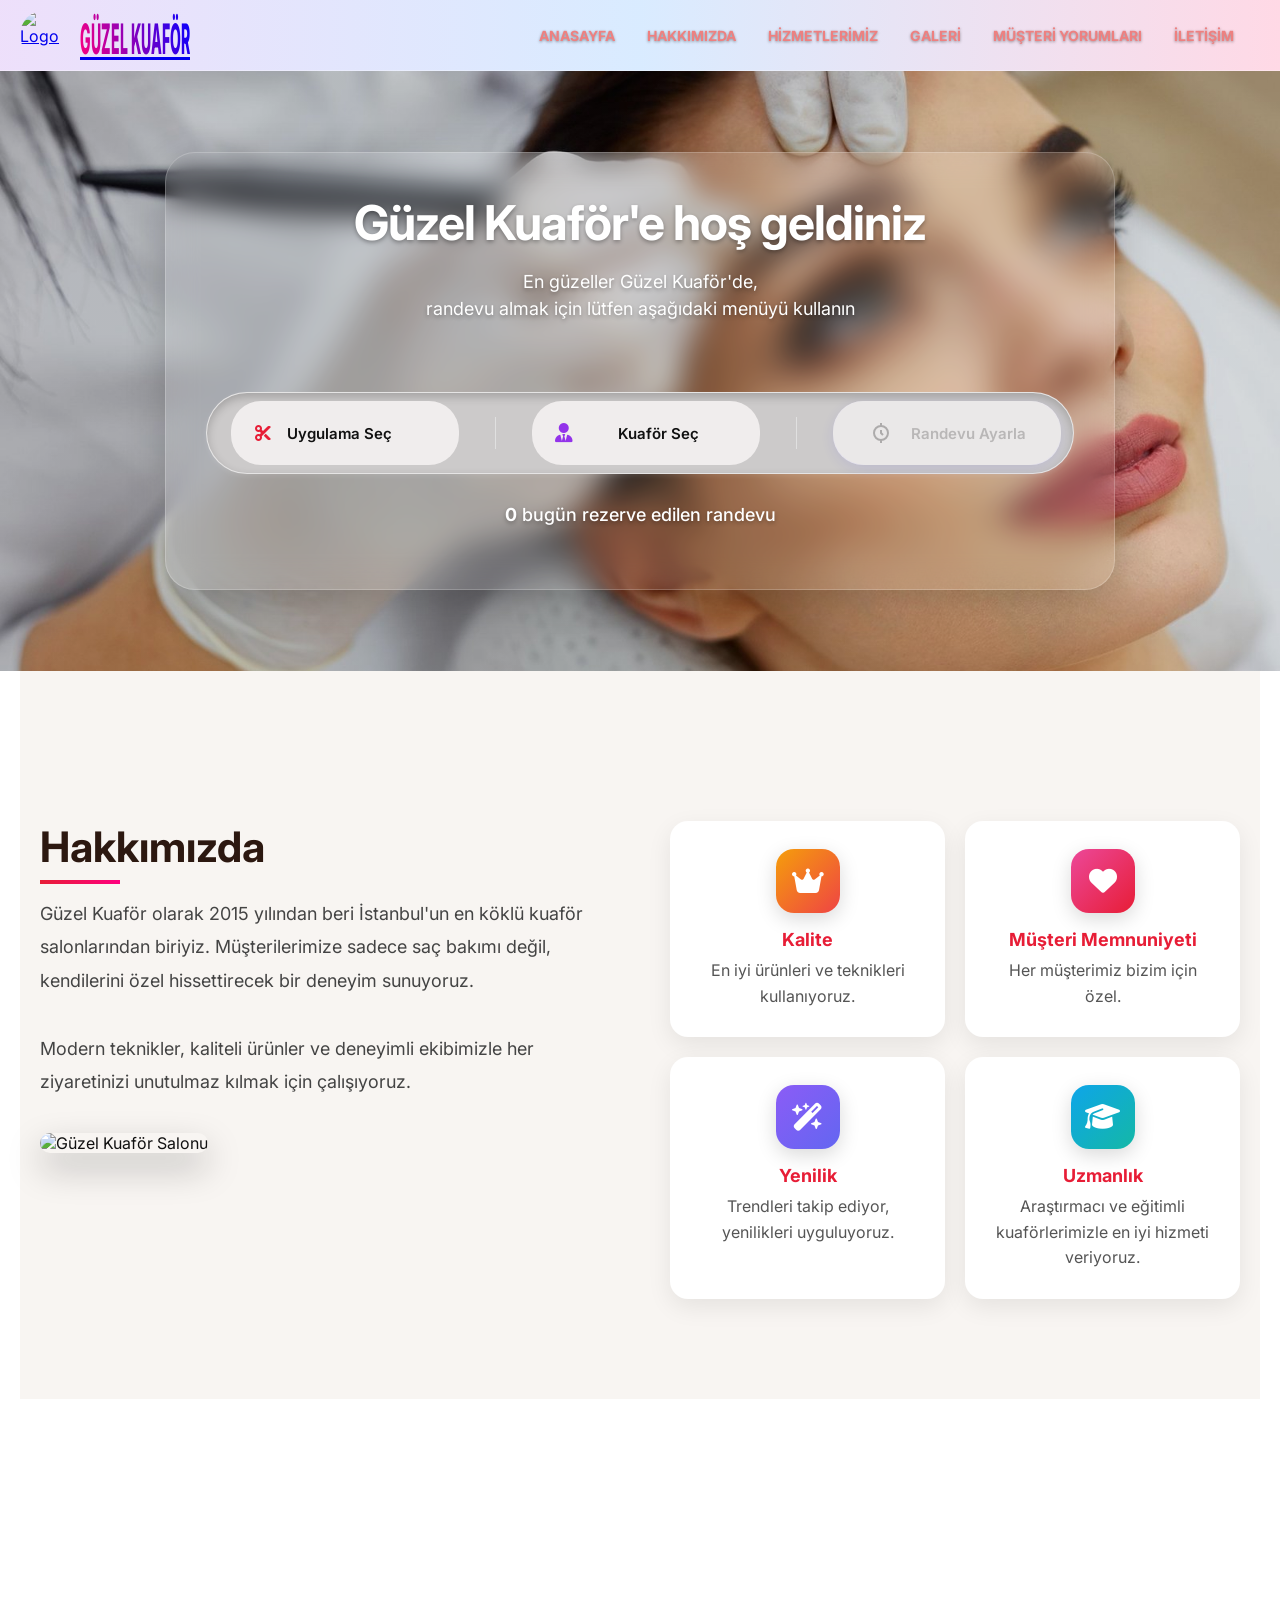
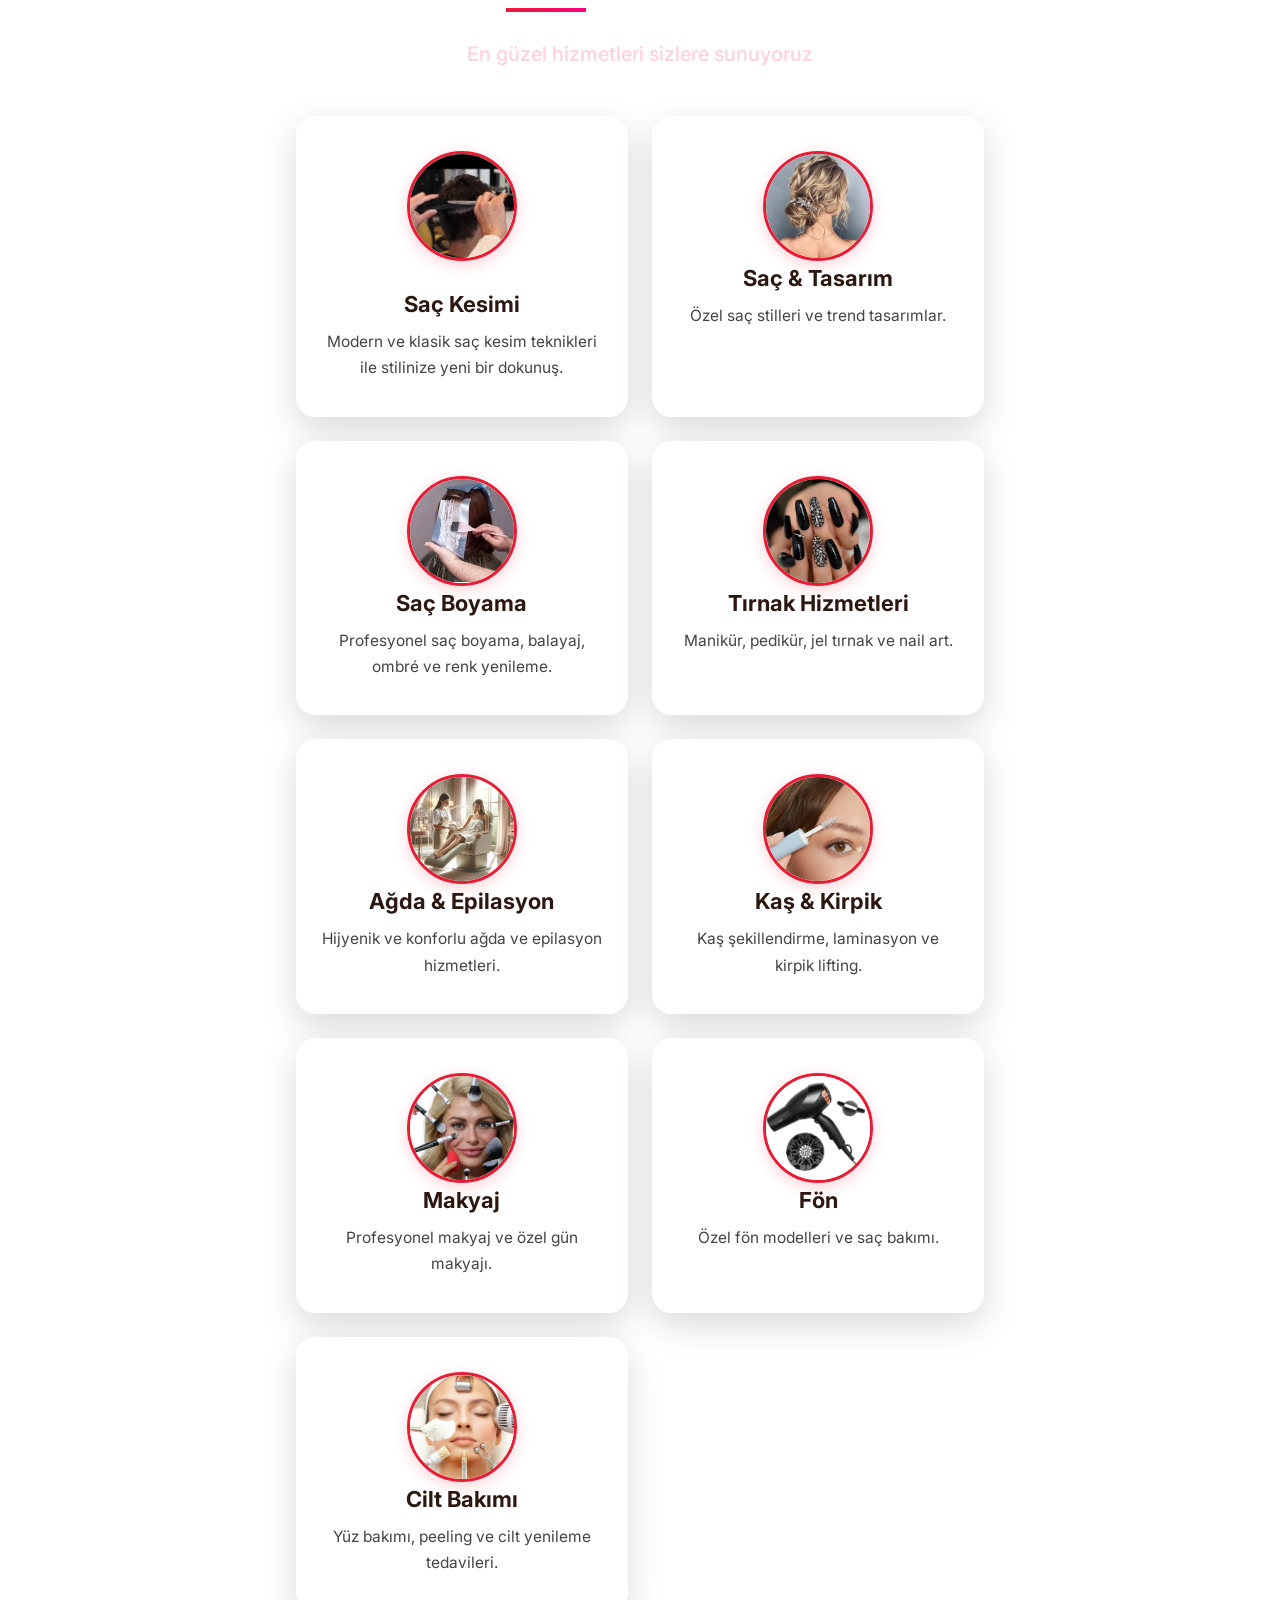
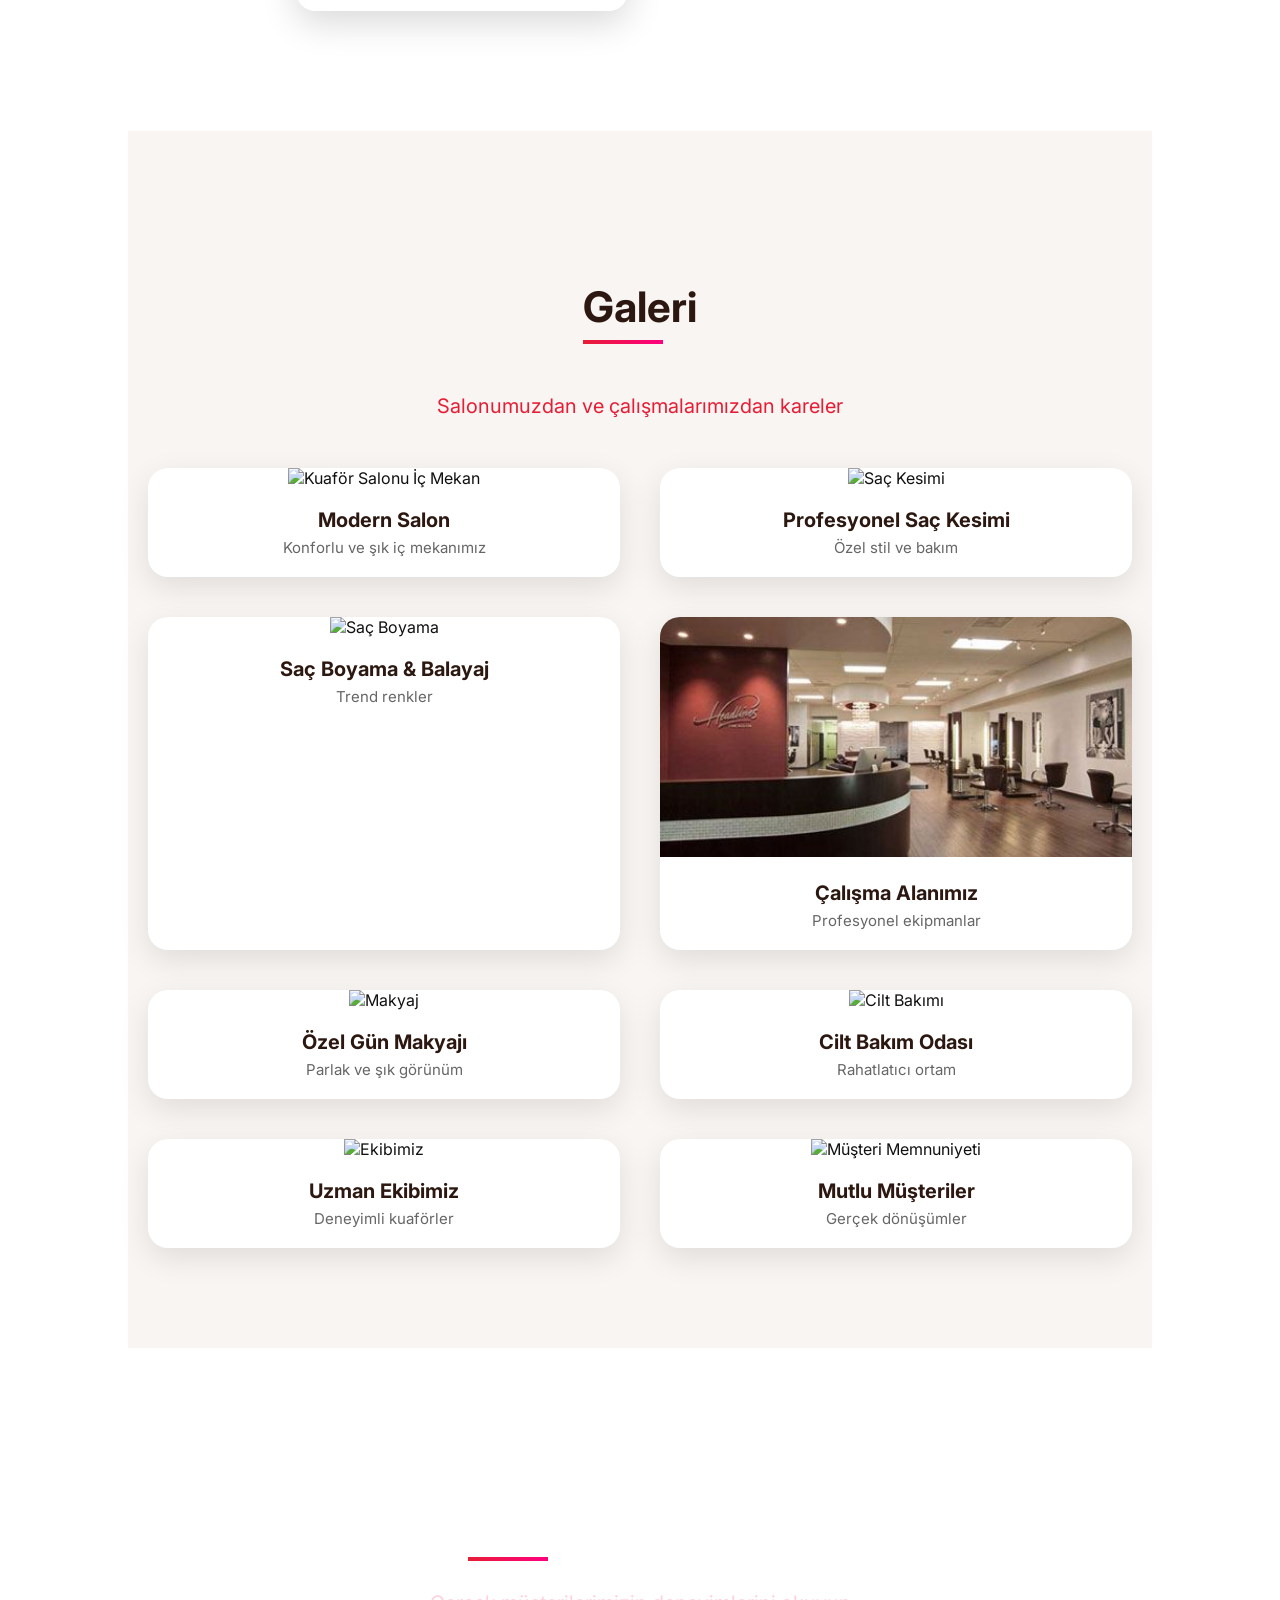
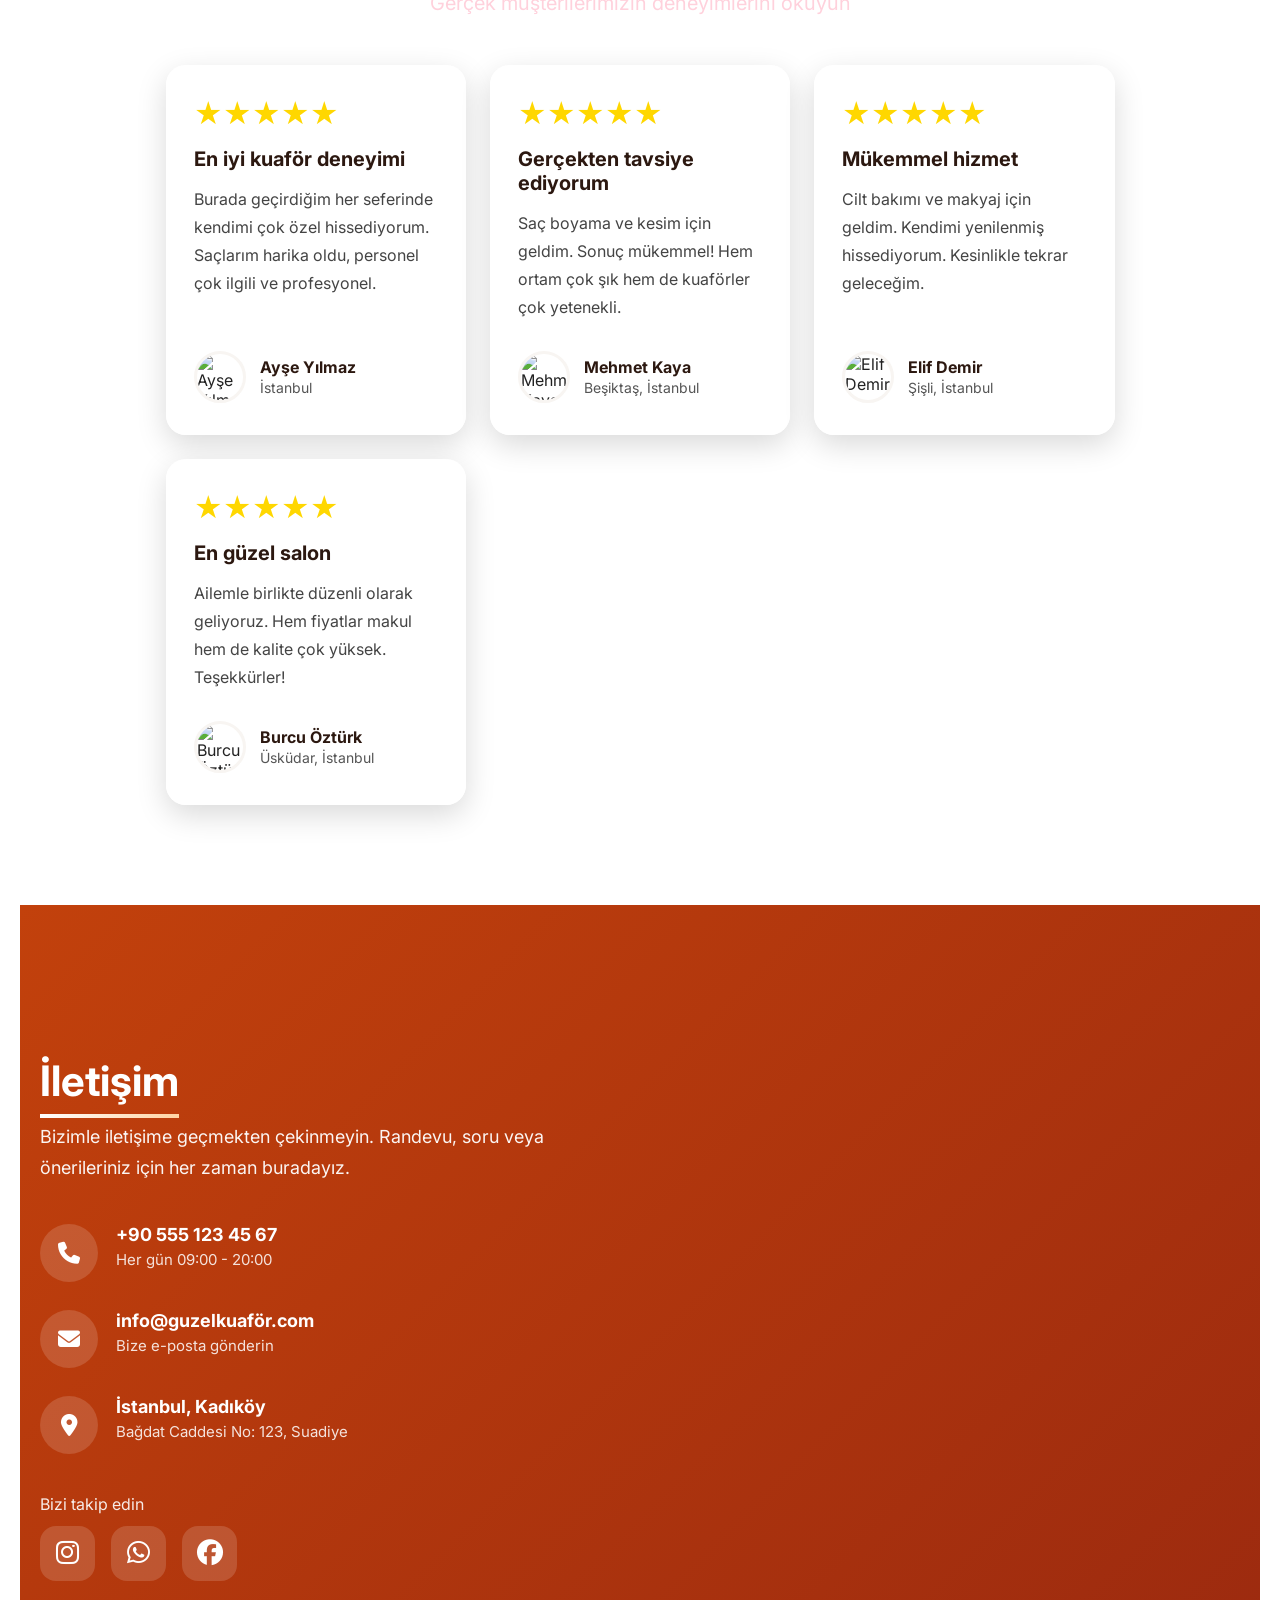
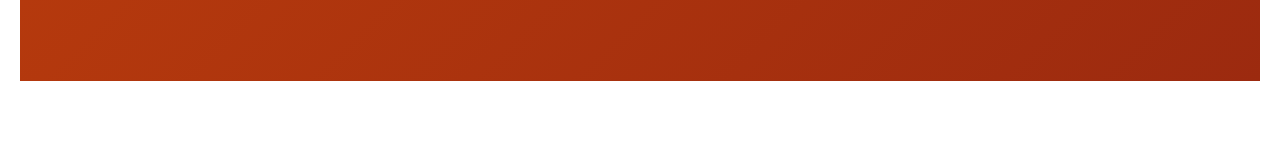
==== index.html @ e0985d79 "new changes" ====
<!doctype html>
<html lang="tr">
  <head>
    <meta charset="UTF-8" />
    <meta name="viewport" content="width=device-width, initial-scale=1.0" />
    <meta name="google" content="notranslate" />
    <title>Güzel Kuaför</title>
    <link
      href="https://fonts.googleapis.com/css2?family=Inter:wght@400;500;600;700;800&display=swap"
      rel="stylesheet"
    />
    <link
      rel="stylesheet"
      href="https://cdnjs.cloudflare.com/ajax/libs/font-awesome/6.4.0/css/all.min.css"
    />
    <link rel="stylesheet" href="style.css" />
  </head>
  <body>
    <!-- هدر اصلی -->

    <header>
      <a href="#" class="logo-section">
        <img src="./pics/logo3.jpg" alt="Logo" class="site-logo" />
        <div class="gradient-text brand-name">GÜZEL KUAFÖR</div>
      </a>
      <button class="hamburger-menu" onclick="toggleMenu()">
        <i class="fa-solid fa-bars"></i>
      </button>

      <ul class="main-navigation-menu" id="mainMenu">
        <li class="menu-link-item"><a href="#">ANASAYFA</a></li>
        <li class="menu-link-item"><a href="#hakkimizda">HAKKIMIZDA</a></li>
        <li class="menu-link-item"><a href="#hizmetler">Hizmetlerimiz</a></li>
        <li class="menu-link-item"><a href="#galeri">Galeri</a></li>
        <li class="menu-link-item">
          <a href="#yorumlar">Müşteri Yorumları</a>
        </li>
        <li class="menu-link-item"><a href="#iletisim">İLETİŞİM</a></li>
      </ul>
    </header>

    <!-- لایه تاریک منوی موبایل -->
    <div class="menu-overlay" id="menuOverlay" onclick="toggleMenu()"></div>

    <!-- بنر اصلی -->
    <section class="hero-banner-area">
      <div class="main-container">
        <h1>Güzel Kuaför'e hoş geldiniz</h1>
        <p>
          En güzeller Güzel Kuaför'de, <br />
          randevu almak için lütfen aşağıdaki menüyü kullanın
        </p>

        <div class="search-bar">
          <!-- انتخاب فعالیت -->
          <div class="dropdown-wrapper" id="aktiviteWrapper">
            <button class="search-item" type="button" id="aktiviteMainBtn">
              <span
                class="dynamic-avatar-placeholder"
                id="aktiviteIconContainer"
              >
                <i
                  class="fa-solid fa-scissors"
                  style="color: #e71d36; font-size: 16px"
                ></i>
              </span>
              <span id="selectedAktiviteText">Uygulama Seç</span>
            </button>
            <ul class="dropdown-menu" id="aktiviteMenu">
              <li data-icon="sac-kesimi">
                <i
                  class="fa-solid fa-scissors"
                  style="color: #e71d36; font-size: 16px"
                ></i
                ><span>Saç Kesimi</span>
              </li>
              <li data-icon="sac-tasarim">
                <i
                  class="fa-solid fa-wand-magic-sparkles"
                  style="color: #9333ea; font-size: 16px"
                ></i
                ><span>Saç & Tasarım</span>
              </li>
              <li data-icon="sac-boyama">
                <i
                  class="fa-solid fa-palette"
                  style="color: #f59e0b; font-size: 16px"
                ></i
                ><span>Saç Boyama</span>
              </li>
              <li data-icon="tirnak">
                <i
                  class="fa-solid fa-hand-sparkles"
                  style="color: #ec4899; font-size: 16px"
                ></i
                ><span>Tırnak Hizmetleri</span>
              </li>
              <li data-icon="agda">
                <i
                  class="fa-solid fa-leaf"
                  style="color: #16a34a; font-size: 16px"
                ></i
                ><span>Ağda & Epilasyon</span>
              </li>
              <li data-icon="kas-kirpik">
                <i
                  class="fa-solid fa-eye"
                  style="color: #0ea5e9; font-size: 16px"
                ></i
                ><span>Kaş & Kirpik</span>
              </li>
              <li data-icon="makyaj">
                <i
                  class="fa-solid fa-paintbrush"
                  style="color: #f43f5e; font-size: 16px"
                ></i
                ><span>Makyaj</span>
              </li>
              <li data-icon="fon">
                <i
                  class="fa-solid fa-wind"
                  style="color: #6366f1; font-size: 16px"
                ></i
                ><span>Fön</span>
              </li>
              <li data-icon="cilt">
                <i
                  class="fa-solid fa-spa"
                  style="color: #14b8a6; font-size: 16px"
                ></i
                ><span>Cilt Bakımı</span>
              </li>
            </ul>
          </div>

          <div class="divider"></div>

          <!-- انتخاب آرایشگر -->
          <div class="dropdown-wrapper" id="kuaforWrapper">
            <button class="search-item" type="button" id="kuaforMainBtn">
              <span class="dynamic-avatar-placeholder" id="kuaforIconContainer">
                <i
                  class="fa-solid fa-user-tie"
                  style="color: #9333ea; font-size: 20px"
                ></i>
              </span>
              <span id="selectedKuaforText">Kuaför Seç</span>
            </button>
            <ul class="dropdown-menu" id="kuaforMenu">
              <li>
                <img src="./pics/ahmad.jpg" class="avatar" alt="Ahmet" /><span
                  >Ahmet</span
                >
              </li>
              <li>
                <img src="./pics/mehmet.JPG" class="avatar" alt="Mehmet" /><span
                  >Mehmet</span
                >
              </li>
              <li>
                <img src="./pics/Ayse.JPG" class="avatar" alt="Ayşe" /><span
                  >Ayşe</span
                >
              </li>
              <li>
                <img src="./pics/burcu.JPG" class="avatar" alt="Burcu" /><span
                  >Burcu</span
                >
              </li>
              <li>
                <img src="./pics/Elif.JPG" class="avatar" alt="Elif" /><span
                  >Elif</span
                >
              </li>
              <li>
                <img src="./pics/nevin.JPG" class="avatar" alt="Nevin" /><span
                  >Nevin</span
                >
              </li>
            </ul>
          </div>

          <div class="divider"></div>

          <!-- دکمه رزرو -->
          <div class="dropdown-wrapper">
            <button
              class="search-item randevu-action-btn btn-disabled"
              type="button"
              id="openRandevuBtn"
            >
              <svg
                viewBox="0 0 24 24"
                fill="none"
                stroke="currentColor"
                stroke-width="2"
                style="margin-right: 6px"
              >
                <circle cx="12" cy="12" r="7"></circle>
                <polyline points="12 9 12 12 14 14"></polyline>
                <path d="M12 2v3M12 19v3"></path>
              </svg>
              <span>Randevu Ayarla</span>
            </button>
          </div>
        </div>

        <div class="stats-text">
          <strong id="liveStatsCount">0</strong> bugün rezerve edilen randevu
        </div>
      </div>
    </section>

    <!-- style="padding-top: 150px" -->
    <!-- ==================== HAKKIMIZDA BÖLÜMÜ ==================== -->

    <section id="hakkimizda" class="about-section" style="padding-top: 150px">
      <div class="about-container">
        <div class="about-content">
          <h2>Hakkımızda</h2>
          <p class="about-text">
            Güzel Kuaför olarak 2015 yılından beri İstanbul'un en köklü kuaför
            salonlarından biriyiz. Müşterilerimize sadece saç bakımı değil,
            kendilerini özel hissettirecek bir deneyim sunuyoruz.
          </p>
          <p class="about-text">
            Modern teknikler, kaliteli ürünler ve deneyimli ekibimizle her
            ziyaretinizi unutulmaz kılmak için çalışıyoruz.
          </p>
          <div class="about-image">
            <img src="./pics/hakkimizda.jpg" alt="Güzel Kuaför Salonu" />
          </div>
        </div>
        <div class="values">
          <div class="value-item">
            <div
              class="value-icon"
              style="background: linear-gradient(135deg, #f59e0b, #ef4444)"
            >
              <i class="fa-solid fa-crown"></i>
            </div>
            <h3>Kalite</h3>
            <p>En iyi ürünleri ve teknikleri kullanıyoruz.</p>
          </div>
          <div class="value-item">
            <div
              class="value-icon"
              style="background: linear-gradient(135deg, #ec4899, #e71d36)"
            >
              <i class="fa-solid fa-heart"></i>
            </div>
            <h3>Müşteri Memnuniyeti</h3>
            <p>Her müşterimiz bizim için özel.</p>
          </div>
          <div class="value-item">
            <div
              class="value-icon"
              style="background: linear-gradient(135deg, #8b5cf6, #6366f1)"
            >
              <i class="fa-solid fa-wand-magic-sparkles"></i>
            </div>
            <h3>Yenilik</h3>
            <p>Trendleri takip ediyor, yenilikleri uyguluyoruz.</p>
          </div>
          <div class="value-item">
            <div
              class="value-icon"
              style="background: linear-gradient(135deg, #0ea5e9, #14b8a6)"
            >
              <i class="fa-solid fa-graduation-cap"></i>
            </div>
            <h3>Uzmanlık</h3>
            <p>
              Araştırmacı ve eğitimli kuaförlerimizle en iyi hizmeti veriyoruz.
            </p>
          </div>
        </div>
      </div>
    </section>

    <!-- ==================== HİZMETLERİMİZ ==================== -->
    <section id="hizmetler" class="services-section" style="padding-top: 150px">
      <div class="services-container">
        <h2>Hizmetlerimiz</h2>
        <p class="services-subtitle" style="margin-top: 30px">
          En güzel hizmetleri sizlere sunuyoruz
        </p>

        <div class="services-grid">
          <div class="service-card">
            <div class="service-icon">
              <img src="./pics/sk.JPG" alt="Saç Kesimi" class="hizmetImg" />
            </div>
            <h3>Saç Kesimi</h3>
            <p>
              Modern ve klasik saç kesim teknikleri ile stilinize yeni bir
              dokunuş.
            </p>
          </div>

          <div class="service-card">
            <img src="./pics/ST.JPG" alt="Saç & Tasarım" class="hizmetImg" />
            <h3>Saç & Tasarım</h3>
            <p>Özel saç stilleri ve trend tasarımlar.</p>
          </div>

          <div class="service-card">
            <img src="./pics/sb.JPG" alt="Saç boya" class="hizmetImg" />
            <h3>Saç Boyama</h3>
            <p>Profesyonel saç boyama, balayaj, ombré ve renk yenileme.</p>
          </div>

          <div class="service-card">
            <img src="./pics/th.JPG" alt="tirnak" class="hizmetImg" />
            <h3>Tırnak Hizmetleri</h3>
            <p>Manikür, pedikür, jel tırnak ve nail art.</p>
          </div>

          <div class="service-card">
            <img src="./pics/ep.JPG" alt="epilasyon" class="hizmetImg" />
            <h3>Ağda & Epilasyon</h3>
            <p>Hijyenik ve konforlu ağda ve epilasyon hizmetleri.</p>
          </div>

          <div class="service-card">
            <img src="./pics/kk.JPG" alt="kas" class="hizmetImg" />
            <h3>Kaş & Kirpik</h3>
            <p>Kaş şekillendirme, laminasyon ve kirpik lifting.</p>
          </div>

          <div class="service-card">
            <img src="./pics/mak.JPG" alt="makyaj" class="hizmetImg" />
            <h3>Makyaj</h3>
            <p>Profesyonel makyaj ve özel gün makyajı.</p>
          </div>

          <div class="service-card">
            <img src="./pics/fon.JPG" alt="fon" class="hizmetImg" />
            <h3>Fön</h3>
            <p>Özel fön modelleri ve saç bakımı.</p>
          </div>

          <div class="service-card">
            <img src="./pics/cb.JPG" alt="cilt bakimi" class="hizmetImg" />
            <h3>Cilt Bakımı</h3>
            <p>Yüz bakımı, peeling ve cilt yenileme tedavileri.</p>
          </div>
        </div>
      </div>
    </section>

    <!-- ==================== GALERİ ==================== -->
    <section id="galeri" class="gallery-section" style="padding-top: 150px">
      <div class="gallery-container">
        <h2>Galeri</h2>
        <p class="gallery-subtitle" style="margin-top: 50px">
          Salonumuzdan ve çalışmalarımızdan kareler
        </p>

        <div class="gallery-grid">
          <!-- کارت 1 -->
          <div class="gallery-card">
            <img src="./pics/p1.jpg" alt="Kuaför Salonu İç Mekan" />
            <div class="gallery-info">
              <h3>Modern Salon</h3>
              <p>Konforlu ve şık iç mekanımız</p>
            </div>
          </div>

          <!-- کارت 2 -->
          <div class="gallery-card">
            <img src="./pics/p2.jpg" alt="Saç Kesimi" />
            <div class="gallery-info">
              <h3>Profesyonel Saç Kesimi</h3>
              <p>Özel stil ve bakım</p>
            </div>
          </div>

          <!-- کارت 3 -->
          <div class="gallery-card">
            <img src="./pics/p3.jpg" alt="Saç Boyama" />
            <div class="gallery-info">
              <h3>Saç Boyama & Balayaj</h3>
              <p>Trend renkler</p>
            </div>
          </div>

          <!-- کارت 4 -->
          <div class="gallery-card">
            <img src="./pics/p4.JPG" alt="Kuaför Aksesuarları" />
            <div class="gallery-info">
              <h3>Çalışma Alanımız</h3>
              <p>Profesyonel ekipmanlar</p>
            </div>
          </div>

          <!-- کارت 5 -->
          <div class="gallery-card">
            <img src="./pics/p5.jpg" alt="Makyaj" />
            <div class="gallery-info">
              <h3>Özel Gün Makyajı</h3>
              <p>Parlak ve şık görünüm</p>
            </div>
          </div>

          <!-- کارت 6 -->
          <div class="gallery-card">
            <img src="./pics/p6.jpg" alt="Cilt Bakımı" />
            <div class="gallery-info">
              <h3>Cilt Bakım Odası</h3>
              <p>Rahatlatıcı ortam</p>
            </div>
          </div>

          <!-- کارت 7 -->
          <div class="gallery-card">
            <img src="./pics/p7.jpg" alt="Ekibimiz" />
            <div class="gallery-info">
              <h3>Uzman Ekibimiz</h3>
              <p>Deneyimli kuaförler</p>
            </div>
          </div>

          <!-- کارت 8 -->
          <div class="gallery-card">
            <img src="./pics/p8.jpg" alt="Müşteri Memnuniyeti" />
            <div class="gallery-info">
              <h3>Mutlu Müşteriler</h3>
              <p>Gerçek dönüşümler</p>
            </div>
          </div>
        </div>
      </div>
    </section>

    <!-- ==================== MÜŞTERİ YORUMLARI ==================== -->
    <section id="yorumlar" class="reviews-section" style="padding-top: 150px">
      <div class="reviews-container">
        <h2>Müşteri Yorumları</h2>
        <p class="reviews-subtitle" style="margin-top: 30px">
          Gerçek müşterilerimizin deneyimlerini okuyun
        </p>

        <div class="reviews-grid">
          <!-- Yorum 1 -->
          <div class="review-card">
            <div class="stars">★★★★★</div>
            <h3>En iyi kuaför deneyimi</h3>
            <p>
              Burada geçirdiğim her seferinde kendimi çok özel hissediyorum.
              Saçlarım harika oldu, personel çok ilgili ve profesyonel.
            </p>
            <div class="reviewer">
              <img src="./pics/yorum1.jpg" alt="Ayşe Yılmaz" />
              <div>
                <strong>Ayşe Yılmaz</strong>
                <span>İstanbul</span>
              </div>
            </div>
          </div>

          <!-- Yorum 2 -->
          <div class="review-card">
            <div class="stars">★★★★★</div>
            <h3>Gerçekten tavsiye ediyorum</h3>
            <p>
              Saç boyama ve kesim için geldim. Sonuç mükemmel! Hem ortam çok şık
              hem de kuaförler çok yetenekli.
            </p>
            <div class="reviewer">
              <img src="./pics/yorum2.jpg" alt="Mehmet Kaya" />
              <div>
                <strong>Mehmet Kaya</strong>
                <span>Beşiktaş, İstanbul</span>
              </div>
            </div>
          </div>

          <!-- Yorum 3 -->
          <div class="review-card">
            <div class="stars">★★★★★</div>
            <h3>Mükemmel hizmet</h3>
            <p>
              Cilt bakımı ve makyaj için geldim. Kendimi yenilenmiş
              hissediyorum. Kesinlikle tekrar geleceğim.
            </p>
            <div class="reviewer">
              <img src="./pics/yorum3.jpg" alt="Elif Demir" />
              <div>
                <strong>Elif Demir</strong>
                <span>Şişli, İstanbul</span>
              </div>
            </div>
          </div>

          <!-- Yorum 4 -->
          <div class="review-card">
            <div class="stars">★★★★★</div>
            <h3>En güzel salon</h3>
            <p>
              Ailemle birlikte düzenli olarak geliyoruz. Hem fiyatlar makul hem
              de kalite çok yüksek. Teşekkürler!
            </p>
            <div class="reviewer">
              <img src="./pics/yorum4.jpg" alt="Burcu Öztürk" />
              <div>
                <strong>Burcu Öztürk</strong>
                <span>Üsküdar, İstanbul</span>
              </div>
            </div>
          </div>
        </div>
      </div>
    </section>

    <!-- ==================== İLETİŞİM ==================== -->
    <section id="iletisim" class="contact-section" style="padding-top: 150px">
      <div class="contact-container">
        <div class="contact-content">
          <h2>İletişim</h2>
          <p class="contact-desc">
            Bizimle iletişime geçmekten çekinmeyin. Randevu, soru veya
            önerileriniz için her zaman buradayız.
          </p>

          <div class="contact-info">
            <!-- Telefon -->
            <div class="contact-item">
              <div class="icon-circle">
                <i
                  class="fa-solid fa-phone"
                  style="color: #fff; font-size: 22px"
                ></i>
              </div>
              <div>
                <strong>+90 555 123 45 67</strong>
                <span>Her gün 09:00 - 20:00</span>
              </div>
            </div>

            <!-- Email -->
            <div class="contact-item">
              <div class="icon-circle">
                <i
                  class="fa-solid fa-envelope"
                  style="color: #fff; font-size: 22px"
                ></i>
              </div>
              <div>
                <strong>info@guzelkuaför.com</strong>
                <span>Bize e-posta gönderin</span>
              </div>
            </div>

            <!-- Adres -->
            <div class="contact-item">
              <div class="icon-circle">
                <i
                  class="fa-solid fa-location-dot"
                  style="color: #fff; font-size: 22px"
                ></i>
              </div>
              <div>
                <strong>İstanbul, Kadıköy</strong>
                <span>Bağdat Caddesi No: 123, Suadiye</span>
              </div>
            </div>
          </div>

          <!-- Sosyal Medya -->
          <div class="social-media">
            <p>Bizi takip edin</p>
            <div class="social-icons">
              <a href="#" class="social-btn" style="text-decoration: none"
                ><i
                  class="fa-brands fa-instagram"
                  style="color: #fff; font-size: 26px"
                ></i
              ></a>
              <a href="#" class="social-btn" style="text-decoration: none"
                ><i
                  class="fa-brands fa-whatsapp"
                  style="color: #fff; font-size: 26px"
                ></i
              ></a>
              <a href="#" class="social-btn" style="text-decoration: none"
                ><i
                  class="fa-brands fa-facebook"
                  style="color: #fff; font-size: 26px"
                ></i
              ></a>
            </div>
          </div>
        </div>

        <!-- Harita (Lokasyon) -->
        <div class="contact-map">
          <iframe
            src="https://www.google.com/maps/embed?pb=!1m18!1m12!1m3!1d3011.123456789!2d29.123456!3d40.987654!2m3!1f0!2f0!3f0!3m2!1i1024!2i768!4f13.1!3m3!1m2!1s0x0%3A0x0!2zM40uMDAwMDAwMDAwMDAwMDAw!5e0!3m2!1str!2str!4v1234567890"
            width="100%"
            height="380"
            style="border: 0; border-radius: 20px"
            allowfullscreen=""
            loading="lazy"
          >
          </iframe>
        </div>
      </div>
    </section>

    <!-- مدال رزرو -->
    <div class="modal-overlay" id="randevuModal">
      <div class="modal-box" id="modalBox">
        <button class="modal-close-x btnCloseModal" type="button">×</button>
        <div class="modal-header" id="modalMainTitle">Randevu İşlemleri</div>

        <div id="stepUserAuth">
          <div class="form-group">
            <label>Adınız ve Soyadınız</label>
            <input
              type="text"
              id="inputFullName"
              placeholder="Örn. Ahmet Yılmaz"
            />
          </div>
          <div class="form-group">
            <label>Telefon Numaranız</label>
            <input
              type="tel"
              id="inputPhone"
              placeholder="Örn. 0555 123 45 67"
            />
          </div>
          <button
            class="btn btn-primary"
            style="width: 100%"
            id="btnCheckUser"
            type="button"
          >
            Devam Et
          </button>
        </div>

        <div id="stepNewRandevu" class="step-hidden">
          <div class="calendar-container">
            <div class="calendar-header">
              <button type="button" class="calendar-btn" id="prevMonth">
                ‹
              </button>
              <span id="calendarTitle">Mayıs 2026</span>
              <button type="button" class="calendar-btn" id="nextMonth">
                ›
              </button>
            </div>
            <div class="calendar-weekdays">
              <span>Pzt</span><span>Sal</span><span>Çar</span><span>Per</span>
              <span>Cum</span><span>Cmt</span><span>Paz</span>
            </div>
            <div class="calendar-days" id="calendarDays"></div>
          </div>

          <div class="slots-container disabled-area" id="slotsSection">
            <div class="slots-title">Ziyaret Saati Seçin</div>
            <div class="slots-grid">
              <div class="slot-item" data-slot="Sabah (10:00 - 12:00)">
                Sabah<br /><span class="slot-period">10:00 - 12:00</span>
              </div>
              <div class="slot-item" data-slot="Öğle (13:00 - 15:00)">
                Öğle<br /><span class="slot-period">13:00 - 15:00</span>
              </div>
              <div class="slot-item" data-slot="İkindi (15:00 - 17:00)">
                İkindi<br /><span class="slot-period">15:00 - 17:00</span>
              </div>
              <div class="slot-item" data-slot="Akşam (17:00 - 19:00)">
                Akşam<br /><span class="slot-period">17:00 - 19:00</span>
              </div>
            </div>
          </div>

          <div class="action-btns">
            <button
              class="btn btn-success"
              id="btnSaveRandevu"
              type="button"
              disabled
            >
              Randevuyu Kaydet
            </button>
            <button class="btn btn-secondary btnCloseModal" type="button">
              Kapat
            </button>
          </div>
        </div>

        <div id="stepExistingUser" class="step-hidden">
          <div class="alert-box">
            Daha önceden alınmış bir randevunuz bulunmaktadır!<br />Lütfen
            yapmak istediğiniz işlemi seçin.
          </div>
          <div class="action-btns" style="flex-direction: column; gap: 10px">
            <button class="btn btn-warning" id="btnEditExisting" type="button">
              Randevuyu Düzenle
            </button>
            <button class="btn btn-danger" id="btnCancelExisting" type="button">
              Randevuyu İptal Et
            </button>
            <button class="btn btn-secondary" id="btnBackToAuth" type="button">
              Geri Dön
            </button>
          </div>
        </div>

        <div id="stepAdminPanel" class="step-hidden admin-modal-wrapper">
          <div class="admin-title-area">
            <h3>Yönetim Paneli (Admin)</h3>
            <button class="btn-clear-all" id="btnClearStorage" type="button">
              Tüm Kayıtları Temizle 🗑
            </button>
          </div>
          <div class="table-responsive">
            <table class="admin-table">
              <thead>
                <tr>
                  <th>Müşteri</th>
                  <th>Telefon</th>
                  <th>İşlem</th>
                  <th>Kuaför</th>
                  <th>Tarih & Saat</th>
                  <th>İşlem</th>
                </tr>
              </thead>
              <tbody id="adminTableBody"></tbody>
            </table>
          </div>
          <button class="btn btn-secondary" id="btnAdminBack" type="button">
            Çıkış Yap
          </button>
        </div>
      </div>
    </div>

    <!-- =============== JAVASCRIPT =============== -->
    <script src="app.js"></script>
  </body>
</html>
---- style.css ----
html {
  scroll-behavior: smooth;
}
* {
  margin: 0;
  padding: 0;
  box-sizing: border-box;
  font-family: "Inter", sans-serif;
}

body {
  background-color: #ffffff;
  min-height: 100vh;
  display: flex;
  flex-direction: column;
  align-items: center;
  color: #111111;
  padding-bottom: 60px;
}

/* ====================== هدر و منوی اصلی ====================== */

header {
  width: 100%;
  padding: 10px 10px;
  display: flex;
  justify-content: space-between;
  align-items: center;
  background: linear-gradient(
    90deg,
    rgba(138, 43, 226, 0.15),
    rgba(0, 123, 255, 0.15),
    rgba(255, 0, 85, 0.15)
  );
  backdrop-filter: blur(10px);
  border-bottom: 1px solid rgba(255, 255, 255, 0.3);
  position: sticky;
  top: 0;
  z-index: 1000;
}
.logo-section {
  display: flex;
  align-items: center;
  gap: 10px; /* فاصله ۱۰ پیکسلی بین لوگو و متن */
  margin-left: 10px; /* فاصله ۱۰ پیکسلی از لبه سمت چپ */
}
.site-logo {
  width: 50px;
  height: 50px;
  object-fit: cover; /* برای اینکه تصویر دفرمه نشود */
  border-radius: 50%; /* اگر می‌خواهید حالت دایره‌ای فعلی حفظ شود */
}
.brand-name {
  font-size: 35px; /* اندازه فونت */
  font-weight: 800; /* ضخامت بیشتر */
  color: #333;
  white-space: nowrap;

  /* کشیدن متن در راستای عمودی */
  display: inline-block;
  transform: scaleY(3); /* عدد ۱.۴ یعنی ۴۰ درصد کشیده‌تر شود */
  transform-origin: center;

  /* تنظیمات برای قرارگیری دقیق در مرکز عمودی هدر */
  margin-top: 5px;
}
header a img {
  border-radius: 50%;
}
/* لوگو در موبایل و دسکتاپ */
.cherry-logo-box {
  display: flex;
  flex-direction: column;
  align-items: center; /* وسط‌چین کردن */
  justify-content: center;
  text-decoration: none;
  position: absolut;
  top: 0;
  gap: 4px;
}
/* استایل مربوط به لوگو و متن */
.fixed-logo-container {
  position: fixed; /* فیکس کردن در صفحه */
  top: 10px; /* فاصله از بالا */
  right: 20px; /* فاصله از راست (اگر می‌خواهید چپ باشد از left استفاده کنید) */
  z-index: 2000; /* مقدار بیشتر از منو باشد تا روی آن قرار بگیرد */
}

.cherry-logo-box {
  display: flex;
  flex-direction: column; /* برای اینکه متن زیر لوگو باشد */
  align-items: center;
  text-decoration: none;
}

.cherry-logo-box img {
  width: 50px; /* سایز لوگو */
  border-radius: 50%;
}
.main-header {
  position: fixed;
  top: 0;
  left: 0;
  width: 100%;
  z-index: 1000;
}
.gradient-text {
  font-size: 14px;
  font-weight: 800;
  background-image: linear-gradient(45deg, #ff007f, #0400ff);
  -webkit-background-clip: text;
  background-clip: text;
  color: transparent;
}

.main-navigation-menu {
  display: flex;
  align-items: center;
  list-style: none;
  margin-right: 20px; /* فاصله از لبه سمت راست */
  gap: 0px;
}

.menu-link-item {
  position: relative;
  height: 100%;
  display: flex;
  align-items: center;
}

.menu-link-item > a {
  text-decoration: none;
  font-size: 14px;
  font-weight: 700;
  text-transform: uppercase;
  padding: 10px 16px;
  /*color: #cc0000;   قرمز تیره - خوانا روی هر پس‌زمینه */
  /* color: #5b00cc; */
  color: #ee8080;
  text-shadow: 0 1px 3px rgba(0, 0, 0, 0.4); /* ← این خط رو اضافه کن */
  transition: all 0.3s ease;
  position: relative;
  height: 100%;
  display: flex;
  align-items: center;
  border-radius: 6px;
}

.menu-link-item > a::after {
  content: "";
  position: absolute;
  bottom: -6px;
  left: 50%;
  transform: translateX(-50%);
  width: 0;
  height: 3px;
  background-color: #e71d36;
  transition: width 0.3s ease;
}

/* هاور دسکتاپ - فقط عرض متن */
.menu-link-item > a:hover {
  background-color: rgba(0, 0, 0, 0.25);
  color: #fffbfb;
  border-radius: 25px;
}

.menu-link-item > a:hover::after {
  width: 85%; /* خط قرمز فقط زیر متن */
}
/* ====================== بنر و نوار جستجو ====================== */

.hero-banner-area {
  width: 100%;
  height: 600px;
  position: relative;
  background:
    /**/
    linear-gradient(rgba(0, 0, 0, 0.1), rgba(0, 0, 0, 0.1)),
    url("./pics/bg.jpg") center/cover no-repeat;
  display: flex;
  justify-content: center;
  align-items: center;
}

.main-container {
  width: 90%;
  max-width: 950px;
  padding: 40px;
  background: rgba(255, 255, 255, 0.1);
  backdrop-filter: blur(15px);
  border: 1px solid rgba(255, 255, 255, 0.2);
  border-radius: 30px;
  box-shadow: 0 10px 40px rgba(0, 0, 0, 0.2);
  display: flex;
  flex-direction: column;
  align-items: center;
  text-align: center;
  color: #ffffff;
}

.main-container h1 {
  font-size: 48px;
  font-weight: 700;
  letter-spacing: -1px;
  margin-bottom: 16px;
}

.main-container p {
  font-size: 18px;
  margin-bottom: 40px;
  line-height: 1.5;
}

.main-container h1,
.main-container p,
.stats-text {
  color: #ffffff !important;
  text-shadow: 0 2px 4px rgba(0, 0, 0, 0.3);
}

.search-bar {
  border-radius: 100px !important;
  padding: 8px 12px 8px 24px !important;
  display: flex !important;
  align-items: center !important;
  gap: 20px;
  box-shadow:
    inset 0 4px 10px rgba(0, 0, 0, 0.2),
    0 2px 5px rgba(255, 255, 255, 0.1) !important;
  background-color: #cccaca !important;
  border: 1px solid rgba(255, 255, 255, 0.5) !important;
  width: 100% !important;
  max-width: 900px !important;
  margin: 30px auto !important;
  position: relative !important;
  z-index: 20 !important;
}

.dropdown-wrapper {
  flex: 1;
  position: relative;
  display: flex;
  align-items: center;
  background-color: rgb(240, 237, 237);
  border-radius: 30px;
}

.search-item {
  width: 100%;
  display: flex;
  align-items: center;
  gap: 12px;
  background: none;
  border: none;
  padding: 20px 20px;
  cursor: pointer;
  font-size: 15px;
  font-weight: 600;
  color: #111111;
  transition: background 0.2s;
  border-radius: 50px;
}

.search-item:hover:not(.btn-disabled) {
  background-color: #bebaba;
}

.search-item.randevu-action-btn {
  background-color: #0400ff;
  color: #ffffff;
  justify-content: center;
  padding: 20px 28px;
  border-radius: 50px;
  box-shadow: 0 4px 15px rgba(4, 0, 255, 0.2);
  transition: all 0.2s ease;
}

.search-item.randevu-action-btn:hover:not(.btn-disabled) {
  background-color: #0300cc;
  transform: translateY(-1px);
}

.search-item.btn-disabled {
  opacity: 0.4;
  cursor: not-allowed;
  background-color: #e0e0e0 !important;
  color: #666666 !important;
}

.search-item svg,
.search-item .dynamic-avatar-placeholder {
  width: 24px;
  height: 24px;
  color: #4a4a4a;
  flex-shrink: 0;
  display: flex;
  align-items: center;
  justify-content: center;
}

.search-item img.dynamic-avatar {
  width: 50px;
  height: 50px;
  border-radius: 50%;
  object-fit: cover;
  border: 1px solid #e0e0e0;
  flex-shrink: 0;
}
#kuaforIconContainer + span,
#selectedKuaforText {
  margin-left: 30px;
}
.dropdown-menu {
  position: absolute;
  top: 125%;
  left: 0;
  width: 100%;
  background-color: #ffffff;
  border-radius: 16px;
  box-shadow: 0 10px 25px rgba(0, 0, 0, 0.1);
  border: 1px solid rgba(0, 0, 0, 0.08);
  list-style: none;
  padding: 8px 0;
  z-index: 100;
  opacity: 0;
  visibility: hidden;
  transform: translateY(-10px);
  transition: all 0.25s ease;
}

.dropdown-menu li {
  padding: 10px 20px;
  font-size: 14px;
  color: #333;
  cursor: pointer;
  display: flex;
  align-items: center;
  gap: 12px;
}

.dropdown-menu li:hover {
  background-color: #f5f5f5;
}

.dropdown-wrapper.active .dropdown-menu {
  opacity: 1;
  visibility: visible;
  transform: translateY(0);
}

.divider {
  width: 1px;
  height: 32px;
  background-color: #e0e0e0;
  margin: 0 16px;
}

.stats-text {
  font-size: 18px;
  font-weight: 500;
  margin-bottom: 24px;
}

/* همبرگر */
.hamburger-menu {
  display: none;
  background: none;
  border: none;
  font-size: 28px;
  cursor: pointer;
  color: #111;
  z-index: 1001;
}

/* ====================== مدال، تقویم و ادمین ====================== */

.modal-overlay {
  position: fixed;
  inset: 0;
  background: rgba(0, 0, 0, 0.6);
  display: flex;
  justify-content: center;
  align-items: center;
  z-index: 2000;
  opacity: 0;
  visibility: hidden;
  transition: all 0.3s ease;
}

.modal-overlay.open {
  opacity: 1;
  visibility: visible;
}

.modal-box {
  background: #ffffff;
  width: 100%;
  max-width: 500px;
  max-height: 90vh;
  border-radius: 24px;
  padding: 30px 25px;
  box-shadow: 0 20px 50px rgba(0, 0, 0, 0.3);
  overflow-y: auto;
  position: relative;
}

.modal-box.admin-mode {
  max-width: 90% !important;
  width: 90% !important;
  height: 90vh !important;
  display: flex;
  flex-direction: column;
}

.modal-close-x {
  position: absolute;
  top: 15px;
  right: 15px;
  background: #f5f5f5;
  border: none;
  width: 32px;
  height: 32px;
  border-radius: 50%;
  font-size: 16px;
  font-weight: 700;
  color: #666;
  cursor: pointer;
}

.modal-close-x:hover {
  background: #e71d36;
  color: white;
}

.modal-header {
  font-size: 20px;
  font-weight: 700;
  margin-bottom: 20px;
  text-align: center;
}

.form-group {
  margin-bottom: 15px;
}

.form-group label {
  display: block;
  font-size: 14px;
  font-weight: 600;
  margin-bottom: 6px;
  color: #4a4a4a;
}

.form-group input {
  width: 100%;
  padding: 12px 16px;
  border: 1px solid #e0e0e0;
  border-radius: 12px;
  font-size: 15px;
  outline: none;
}

.form-group input:focus {
  border-color: #0400ff;
}

.step-hidden {
  display: none !important;
}

/* تقویم و اسلات‌ها */
.calendar-container {
  border: 1px solid #e0e0e0;
  border-radius: 16px;
  overflow: hidden;
  margin-bottom: 20px;
}

.calendar-header {
  background: linear-gradient(180deg, #e32636, #bd1322);
  color: white;
  padding: 12px 15px;
  display: flex;
  justify-content: space-between;
  align-items: center;
  font-weight: 700;
}

.calendar-btn {
  background: none;
  border: none;
  color: white;
  font-size: 20px;
  cursor: pointer;
}

.calendar-weekdays {
  display: grid;
  grid-template-columns: repeat(7, 1fr);
  background: #bd1322;
  color: white;
  text-align: center;
  padding: 6px 0;
  font-weight: 600;
}

.calendar-days {
  display: grid;
  grid-template-columns: repeat(7, 1fr);
  padding: 10px;
  gap: 5px;
  background: #fff;
}

.calendar-days span {
  padding: 8px 0;
  font-weight: 600;
  cursor: pointer;
  border-radius: 8px;
  text-align: center;
}

.calendar-days span:hover:not(.empty):not(.past-day) {
  background: #f5f5f5;
}

.calendar-days span.selected {
  background: #2344bb !important;
  color: white !important;
}

.calendar-days span.sunday {
  color: #bd1322;
}

.calendar-days span.past-day {
  color: #ccc;
  background: #fafafa;
  cursor: not-allowed;
  pointer-events: none;
}

.slots-container.disabled-area {
  opacity: 0.4;
  pointer-events: none;
}

.slots-title {
  font-size: 14px;
  font-weight: 600;
  margin-bottom: 10px;
  color: #4a4a4a;
}

.slots-grid {
  display: grid;
  grid-template-columns: repeat(2, 1fr);
  gap: 10px;
}

.slot-item {
  border: 1px solid #e0e0e0;
  padding: 12px;
  border-radius: 12px;
  text-align: center;
  cursor: pointer;
  font-size: 13px;
  font-weight: 600;
  transition: all 0.2s;
}

.slot-item:hover {
  background: #f5f5f5;
}

.slot-item.selected {
  border-color: #2344bb;
  background: rgba(35, 68, 187, 0.1);
  color: #2344bb;
}

.slot-period {
  font-size: 11px;
  color: #777;
  margin-top: 2px;
}

.action-btns {
  display: flex;
  gap: 12px;
  margin-top: 20px;
}

.btn {
  flex: 1;
  padding: 14px;
  border-radius: 14px;
  font-size: 15px;
  font-weight: 700;
  border: none;
  cursor: pointer;
  transition: opacity 0.2s;
}

.btn:hover {
  opacity: 0.9;
}

.btn:disabled {
  opacity: 0.4;
  cursor: not-allowed;
}

.btn-primary {
  background: #0400ff;
  color: white;
}
.btn-success {
  background: #2ec4b6;
  color: white;
}
.btn-danger {
  background: #e71d36;
  color: white;
}
.btn-warning {
  background: #ff9f1c;
  color: white;
}
.btn-secondary {
  background: #e0e0e0;
  color: #333;
}

.alert-box {
  background: #ffe3e3;
  border: 1px solid #ffb3b3;
  color: #d61c1c;
  padding: 15px;
  border-radius: 12px;
  text-align: center;
  margin-bottom: 20px;
}

/* ادمین پنل */
.admin-modal-wrapper {
  width: 100%;
  height: 100%;
  display: flex;
  flex-direction: column;
  justify-content: space-between;
}

.admin-title-area {
  display: flex;
  justify-content: space-between;
  align-items: center;
  margin-bottom: 20px;
  border-bottom: 2px solid #edf2f7;
  padding-bottom: 12px;
}

.btn-clear-all {
  background: #fff5f5;
  border: 1px solid #feb2b2;
  color: #c53030;
  padding: 8px 16px;
  border-radius: 10px;
  font-size: 13px;
  font-weight: 600;
  cursor: pointer;
}

.btn-clear-all:hover {
  background: #fed7d7;
}

.table-responsive {
  width: 100%;
  overflow-x: auto;
  flex: 1;
  border: 1px solid #edf2f7;
  border-radius: 16px;
  background: #fafafa;
  margin-bottom: 20px;
}

.admin-table {
  width: 100%;
  border-collapse: collapse;
  font-size: 14px;
}

.admin-table th {
  background: #f1f3f5;
  padding: 16px;
  text-align: left;
  font-weight: 700;
  position: sticky;
  top: 0;
}

.admin-table td {
  padding: 16px;
  border-bottom: 1px solid #edf2f7;
}

.btn-delete-row {
  background: #fff5f5;
  color: #e53e3e;
  border: 1px solid #fed7d7;
  padding: 6px 14px;
  border-radius: 8px;
  font-weight: 700;
  cursor: pointer;
}

.btn-delete-row:hover {
  background: #e53e3e;
  color: white;
}

.badge {
  display: inline-block;
  padding: 4px 10px;
  border-radius: 6px;
  font-size: 12px;
  font-weight: 600;
}

.badge-aktivite {
  background: #e3f2fd;
  color: #0d47a1;
}
.badge-kuafor {
  background: #f3e5f5;
  color: #4a148c;
}
.badge-date {
  background: #fff3e0;
  color: #e65100;
}

/* ====================== ریسپانسیو ====================== */

.menu-overlay {
  display: none;
  position: fixed;
  inset: 0;
  background: rgba(0, 0, 0, 0.6);
  z-index: 999;
}

@media screen and (max-width: 768px) {
  header {
    padding: 12px 20px;
    /* flex-direction: row; */
  }
  .cherry-logo-box {
    align-items: center; /* وسط‌چین در موبایل */
  }
  .hamburger-menu {
    display: block;
    font-size: 28px;
  }

  /* منوی دسکتاپ */
  .main-navigation-menu {
    display: none;
    flex-direction: column;
    position: fixed;
    top: 75px;
    right: 15px;
    width: 220px;
    background: rgba(255, 255, 255, 0.98);
    backdrop-filter: blur(15px);
    padding: 8px 0; /* فاصله کلی منو کمتر */
    border-radius: 16px;
    box-shadow: 0 10px 30px rgba(0, 0, 0, 0.2);
    z-index: 1000;
    border: 1px solid rgba(0, 0, 0, 0.08);
  }

  .main-navigation-menu.show {
    display: flex;
  }

  .menu-link-item > a {
    padding: 16px 25px;
    width: 100%;
    justify-content: flex-start;
    font-size: 15px;
    position: relative; /* خیلی مهم */
    border-radius: 6px;
  }

  /* Hover در موبایل هم دقیقاً مثل دسکتاپ */
  /* Hover یکسان برای موبایل */
  .menu-link-item > a:hover {
    background-color: rgba(0, 0, 0, 0.25);
    color: #ffffff;
    border-radius: 6px;
  }
  .search-bar {
    flex-direction: column !important;
    border-radius: 20px !important;
    width: 90% !important;
  }
  .menu-link-item > a::after {
    display: block;
  }
  /* .menu-link-item > a:hover::after {
    display: block !important;
    width: 85%;
    left: 50%;
    transform: translateX(-50%);
  } */
  .menu-link-item > a:hover::after {
    left: 25px;
    transform: none;
    width: calc(100% - 50px);
  }
  .dropdown-wrapper {
    width: 100% !important;
  }

  .divider {
    display: none !important;
  }

  .modal-box {
    width: 95%;
    padding: 25px 16px;
  }

  .action-btns {
    flex-direction: column;
    gap: 10px;
  }

  .btn {
    width: 100%;
  }

  .slots-grid {
    grid-template-columns: 1fr;
    gap: 8px;
  }

  .menu-link-item {
    width: 100%;
    height: auto;
  }
  .menu-link-item > a {
    padding: 16px 25px;
    width: 100%;
    justify-content: flex-start;
    font-size: 15px;
    border-radius: 0;
  }
}

.avatar {
  width: 60px;
  height: 60px;
  border-radius: 50%;
  object-fit: cover;
  border: 1px solid #e0e0e0;
  background-color: #f0f0f0;
}

.dropdown-menu {
  position: absolute;
  top: 125%;
  left: 0;
  width: 100%;
  background-color: #ffffff;
  border-radius: 16px;
  box-shadow: 0 10px 25px rgba(0, 0, 0, 0.1);
  border: 1px solid rgba(0, 0, 0, 0.08);
  list-style: none;
  padding: 8px 0;
  z-index: 100;
  text-align: left;
  opacity: 0;
  visibility: hidden;
  transform: translateY(-10px);
  transition:
    opacity 0.25s ease,
    transform 0.25s ease,
    visibility 0.25s;
}

.dropdown-menu li {
  padding: 10px 20px;
  font-size: 14px;
  color: #333333;
  cursor: pointer;
  transition: background 0.2s;
  display: flex;
  align-items: center;
  gap: 12px;
}

.dropdown-menu li:hover {
  background-color: #f5f5f5;
}

.dropdown-menu li svg {
  width: 20px;
  height: 20px;
  color: #4a4a4a;
  flex-shrink: 0;
}

/* ==================== HAKKIMIZDA SEKSİYONU ==================== */
.about-section {
  padding: 100px 20px;
  background: #f8f5f2;
}

.about-container {
  max-width: 1200px;
  margin: 0 auto;
  display: grid;
  grid-template-columns: 1fr 1fr;
  gap: 60px;
  align-items: start; /* عکس و متن هم‌سطح */
}

.about-image img {
  width: 100%;
  border-radius: 20px;
  box-shadow: 0 15px 35px rgba(20, 20, 20, 0.25);
  object-fit: cover;
  height: 100%;
}

.about-content h2 {
  font-size: 42px;
  color: #2c1810;
  margin-bottom: 25px;
  position: relative;
  display: inline-block;
}

.about-content h2::after {
  content: "";
  position: absolute;
  bottom: -12px;
  left: 0;
  width: 80px;
  height: 4px;
  background: linear-gradient(to right, #e71d36, #ff007f);
}

.about-text {
  font-size: 18px;
  line-height: 1.85;
  color: #444;
  margin-bottom: 35px;
  text-align: left;
}

.values {
  display: grid;
  grid-template-columns: repeat(auto-fit, minmax(240px, 1fr));
  gap: 20px;
}

.value-item {
  background: white;
  padding: 28px 24px;
  border-radius: 18px;
  box-shadow: 0 8px 25px rgba(0, 0, 0, 0.08);
  text-align: center;
  transition: transform 0.3s ease;
}

.value-item:hover {
  transform: translateY(-8px);
}

.value-item h3 {
  margin: 12px 0 12px;
  color: #e71d36;
  font-size: 22px;
}

.value-item p {
  color: #555;
  line-height: 1.6;
}

/* ریسپانسیو */
@media screen and (max-width: 768px) {
  .about-container {
    grid-template-columns: 1fr;
    gap: 40px;
  }

  .about-section {
    padding: 80px 15px;
  }

  .about-image img {
    height: auto;
  }
}

.value-icon {
  width: 64px;
  height: 64px;
  border-radius: 18px;
  display: flex;
  align-items: center;
  justify-content: center;
  margin: 0 auto 16px;
  box-shadow: 0 6px 20px rgba(0, 0, 0, 0.15);
}

.value-icon i {
  font-size: 28px;
  color: #ffffff;
}

.value-item h3 {
  font-size: 18px;
  margin-bottom: 8px;
}
/* ==================== HİZMETLERİMİZ ==================== */
.services-section {
  padding: 120px 20px;
  background:
    /* */
    linear-gradient(rgba(0, 0, 0, 0.1), rgba(214, 212, 212, 0.1)),
    url("./pics/Hizmetlerimiz.jpg") center/cover no-repeat fixed;
  background-attachment: fixed;
  color: white;
  position: relative;
  width: 80%;
}

.services-container {
  max-width: 1200px;
  width: 70%;
  margin: 0 auto;
  text-align: center;
  position: relative;
  z-index: 2;
}

.services-container h2 {
  font-size: 42px;
  color: white;
  margin-bottom: 12px;
  position: relative;
  display: inline-block;
}

.services-container h2::after {
  content: "";
  position: absolute;
  bottom: -12px;
  left: 0;
  width: 80px;
  height: 4px;
  background: linear-gradient(to right, #e71d36, #ff007f);
}

.services-subtitle {
  font-size: 20px;
  color: #ffd1dc;
  margin-bottom: 50px;
  font-weight: 500;
}

.services-grid {
  display: grid;
  grid-template-columns: repeat(auto-fit, minmax(280px, 1fr));
  gap: 24px;
}

.service-card {
  background: rgba(255, 255, 255, 0.95);
  color: #222;
  padding: 35px 25px;
  border-radius: 20px;
  box-shadow: 0 12px 35px rgba(0, 0, 0, 0.15);
  transition: all 0.3s ease;
  text-align: center;
}

.service-card:hover {
  transform: translateY(-12px);
  box-shadow: 0 20px 45px rgba(231, 29, 54, 0.2);
}

.service-icon {
  font-size: 48px;
  margin-bottom: 18px;
  display: block;
}

.service-card h3 {
  font-size: 22px;
  color: #2c1810;
  margin-bottom: 12px;
}

.service-card p {
  color: #444;
  line-height: 1.7;
  font-size: 15.5px;
}

/* ریسپانسیو */
@media screen and (max-width: 768px) {
  .services-section {
    padding: 90px 15px;
  }
}
.hizmetImg {
  width: 110px;
  height: 110px;
  border-radius: 50%;
  object-fit: cover;
  border: 3px solid #e71d36;
  box-shadow: 0 4px 15px rgba(231, 29, 54, 0.2);
}

/* ==================== GALERİ ==================== */
.gallery-section {
  padding: 100px 20px;
  background: #f8f5f2;
  width: 80%;
}

.gallery-container {
  max-width: 1300px;
  margin: 0 auto;
  text-align: center;
}

.gallery-container h2 {
  font-size: 42px;
  color: #2c1810;
  margin-bottom: 12px;
  position: relative;
  display: inline-block;
}

.gallery-container h2::after {
  content: "";
  position: absolute;
  bottom: -12px;
  left: 0;
  width: 80px;
  height: 4px;
  background: linear-gradient(to right, #e71d36, #ff007f);
}

.gallery-subtitle {
  font-size: 20px;
  color: #e71d36;
  margin-bottom: 50px;
}

.gallery-grid {
  display: grid;
  grid-template-columns: repeat(
    auto-fit,
    minmax(320px, 1fr)
  ); /* حداقل ۲ ستون */
  gap: 40px;
}

/* کنترل دقیق‌تر تعداد ستون‌ها */
@media screen and (min-width: 768px) {
  .gallery-grid {
    grid-template-columns: repeat(auto-fit, minmax(340px, 1fr));
  }
}

@media screen and (min-width: 1024px) {
  .gallery-grid {
    grid-template-columns: repeat(
      auto-fit,
      minmax(380px, 1fr)
    ); /* ۳ یا ۴ ستون در صفحه بزرگ */
  }
}

.gallery-card {
  background: white;
  border-radius: 20px;
  overflow: hidden;
  box-shadow: 0 10px 30px rgba(0, 0, 0, 0.1);
  transition: all 0.4s ease;
}

.gallery-card:hover {
  transform: translateY(-15px);
  box-shadow: 0 20px 40px rgba(231, 29, 54, 0.15);
}

.gallery-card img {
  width: 100%;
  height: 240px;
  object-fit: cover;
}

.gallery-info {
  padding: 20px;
  text-align: center;
}

.gallery-info h3 {
  font-size: 20px;
  color: #2c1810;
  margin-bottom: 6px;
}

.gallery-info p {
  color: #666;
  font-size: 15px;
  margin: 0;
}

/* موبایل - دقیقاً یک عکس در هر سطر */
@media screen and (max-width: 767px) {
  .gallery-section {
    padding: 80px 15px;
  }

  .gallery-grid {
    grid-template-columns: 1fr !important; /* فقط یک ستون */
    gap: 20px;
  }

  .gallery-card img {
    height: 220px;
  }
}
/* ==================== MÜŞTERİ YORUMLARI ==================== */
.reviews-section {
  padding: 100px 20px;
  background:
    /* */
    linear-gradient(rgba(0, 0, 0, 0.1), rgba(0, 0, 0, 0.1)),
    url("./pics/musteri.jpg") center/cover no-repeat fixed;
  background-attachment: fixed;
  color: white;
  position: relative;
}

.reviews-container {
  max-width: 1300px;
  margin: 0 auto;
  text-align: center;
  position: relative;
  z-index: 2;
}

.reviews-container h2 {
  font-size: 42px;
  color: white;
  margin-bottom: 12px;
  position: relative;
  display: inline-block;
}

.reviews-container h2::after {
  content: "";
  position: absolute;
  bottom: -12px;
  left: 0;
  width: 80px;
  height: 4px;
  background: linear-gradient(to right, #e71d36, #ff007f);
}

.reviews-subtitle {
  font-size: 20px;
  color: #ffd1dc;
  margin-bottom: 50px;
}

.reviews-grid {
  display: grid;
  grid-template-columns: repeat(auto-fit, minmax(300px, 1fr));
  gap: 24px;
}

.review-card {
  background: rgba(255, 255, 255, 0.95);
  color: #222;
  padding: 32px 28px;
  border-radius: 20px;
  box-shadow: 0 10px 30px rgba(0, 0, 0, 0.15);
  text-align: left;
  transition: all 0.3s ease;
  height: 100%;
  display: flex;
  flex-direction: column;
}

.review-card:hover {
  transform: translateY(-10px);
  box-shadow: 0 20px 40px rgba(231, 29, 54, 0.2);
}

.stars {
  color: #ffd700;
  font-size: 28px;
  margin-bottom: 16px;
}

.review-card h3 {
  font-size: 20px;
  color: #2c1810;
  margin-bottom: 14px;
}

.review-card p {
  color: #444;
  line-height: 1.75;
  margin-bottom: 30px;
  flex: 1;
}

.reviewer {
  display: flex;
  align-items: center;
  gap: 14px;
  margin-top: auto;
}

.reviewer img {
  width: 52px;
  height: 52px;
  border-radius: 50%;
  object-fit: cover;
  border: 3px solid #f8f5f2;
}

.reviewer strong {
  display: block;
  color: #2c1810;
  font-size: 16px;
}

.reviewer span {
  color: #555;
  font-size: 14px;
}

/* ریسپانسیو */
@media screen and (max-width: 768px) {
  .reviews-section {
    padding: 80px 15px;
  }

  .review-card {
    padding: 28px 24px;
  }
}
/* ==================== İLETİŞİM ==================== */
.contact-section {
  padding: 100px 20px;
  background: linear-gradient(135deg, #c2410c, #9c2a0f);
  color: white;
}

.contact-container {
  max-width: 1200px;
  margin: 0 auto;
  display: grid;
  grid-template-columns: 1fr 1fr;
  gap: 60px;
  align-items: center;
}

.contact-content h2 {
  font-size: 42px;
  margin-bottom: 16px;
  position: relative;
  display: inline-block;
}

.contact-content h2::after {
  content: "";
  position: absolute;
  bottom: -12px;
  left: 0;
  width: 100%;
  height: 4px;
  background: linear-gradient(to right, #fff, #ffd4a3);
}

.contact-desc {
  font-size: 18px;
  opacity: 0.95;
  margin-bottom: 40px;
  line-height: 1.7;
}

.contact-info {
  display: flex;
  flex-direction: column;
  gap: 28px;
}

.contact-item {
  display: flex;
  align-items: flex-start;
  gap: 18px;
}

.icon-circle {
  width: 58px;
  height: 58px;
  background: rgba(255, 255, 255, 0.15);
  border-radius: 50%;
  display: flex;
  align-items: center;
  justify-content: center;
  font-size: 26px;
  flex-shrink: 0;
}

.contact-item strong {
  display: block;
  font-size: 18px;
  margin-bottom: 4px;
}

.contact-item span {
  opacity: 0.85;
  font-size: 15px;
}

.social-media {
  margin-top: 40px;
}

.social-media p {
  margin-bottom: 12px;
  opacity: 0.9;
}

.social-icons {
  display: flex;
  gap: 16px;
}

.social-btn {
  width: 55px;
  height: 55px;
  background: rgba(255, 255, 255, 0.15);
  border-radius: 16px;
  display: flex;
  align-items: center;
  justify-content: center;
  font-size: 26px;
  transition: all 0.3s;
}

.social-btn:hover {
  background: rgba(255, 255, 255, 0.3);
  transform: scale(1.1);
}

/* ریسپانسیو */
@media screen and (max-width: 768px) {
  .contact-container {
    grid-template-columns: 1fr;
    gap: 50px;
  }

  .contact-section {
    padding: 80px 15px;
  }
}
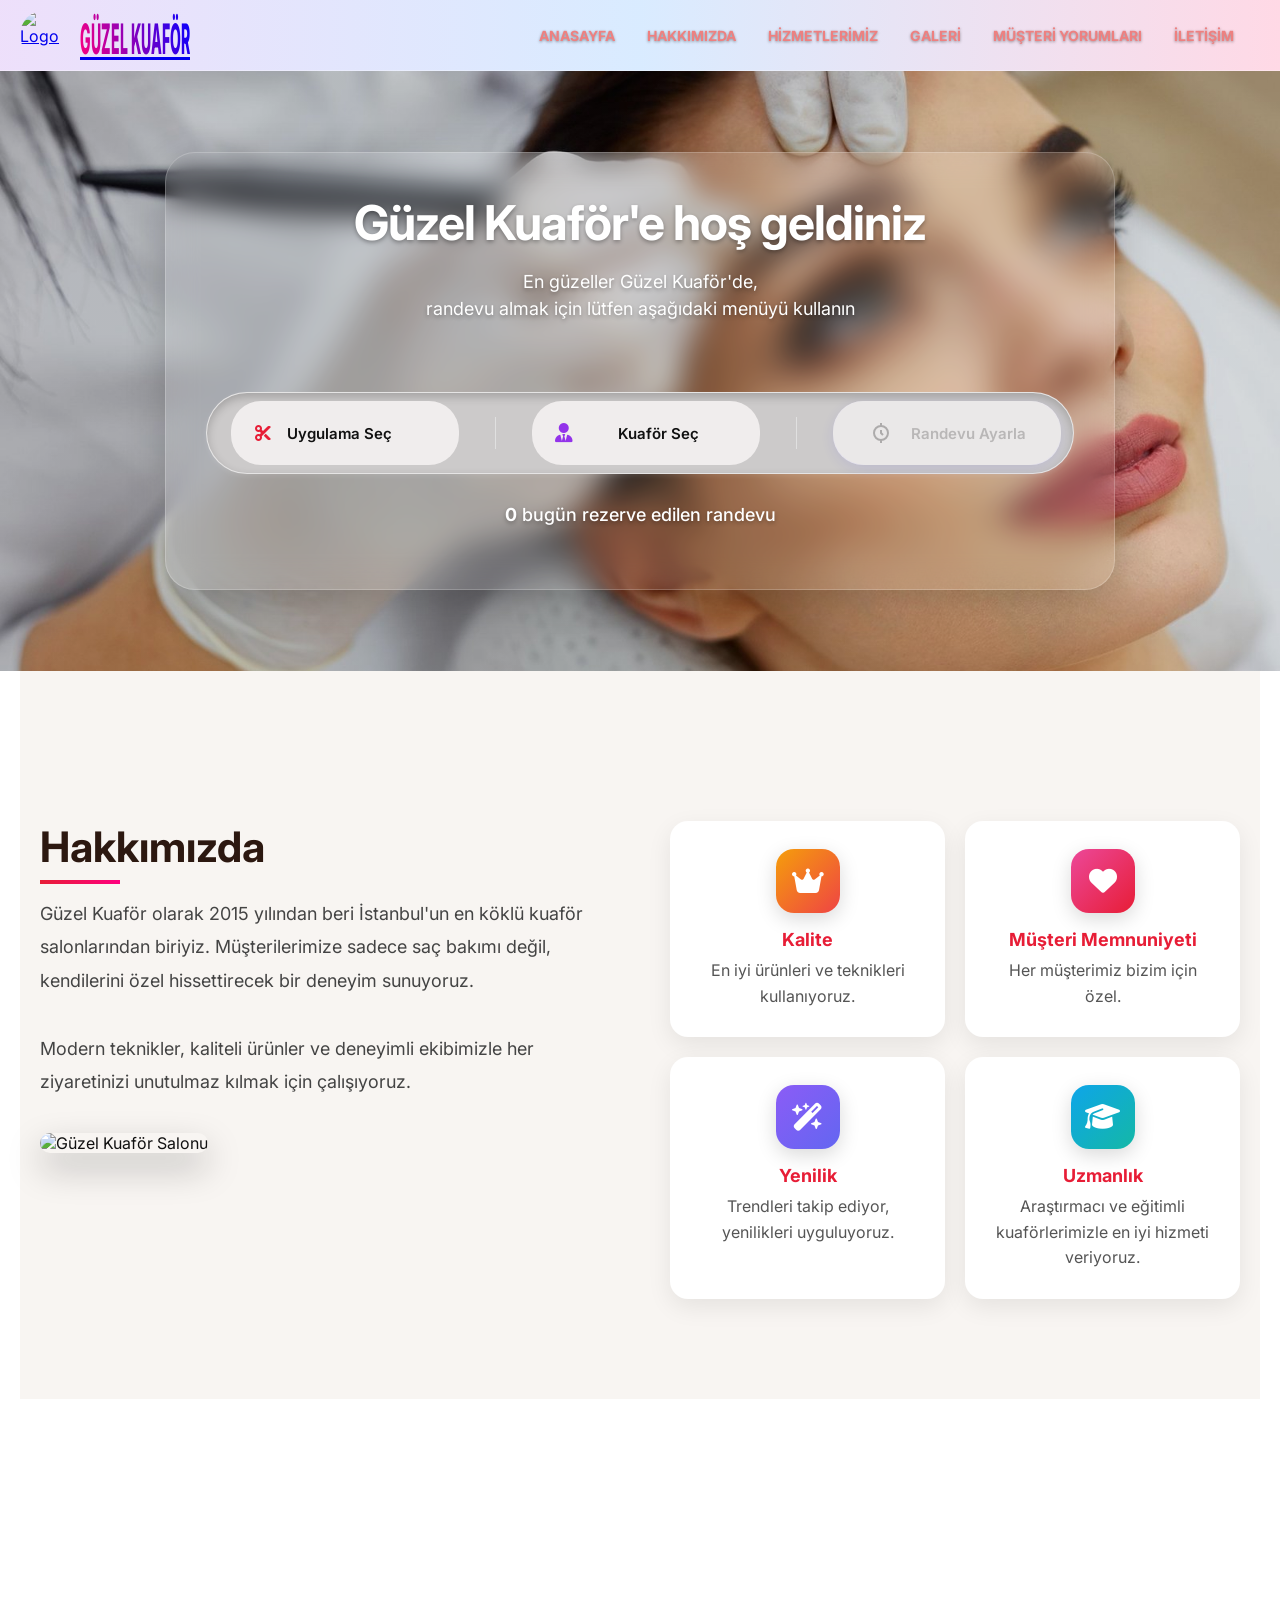
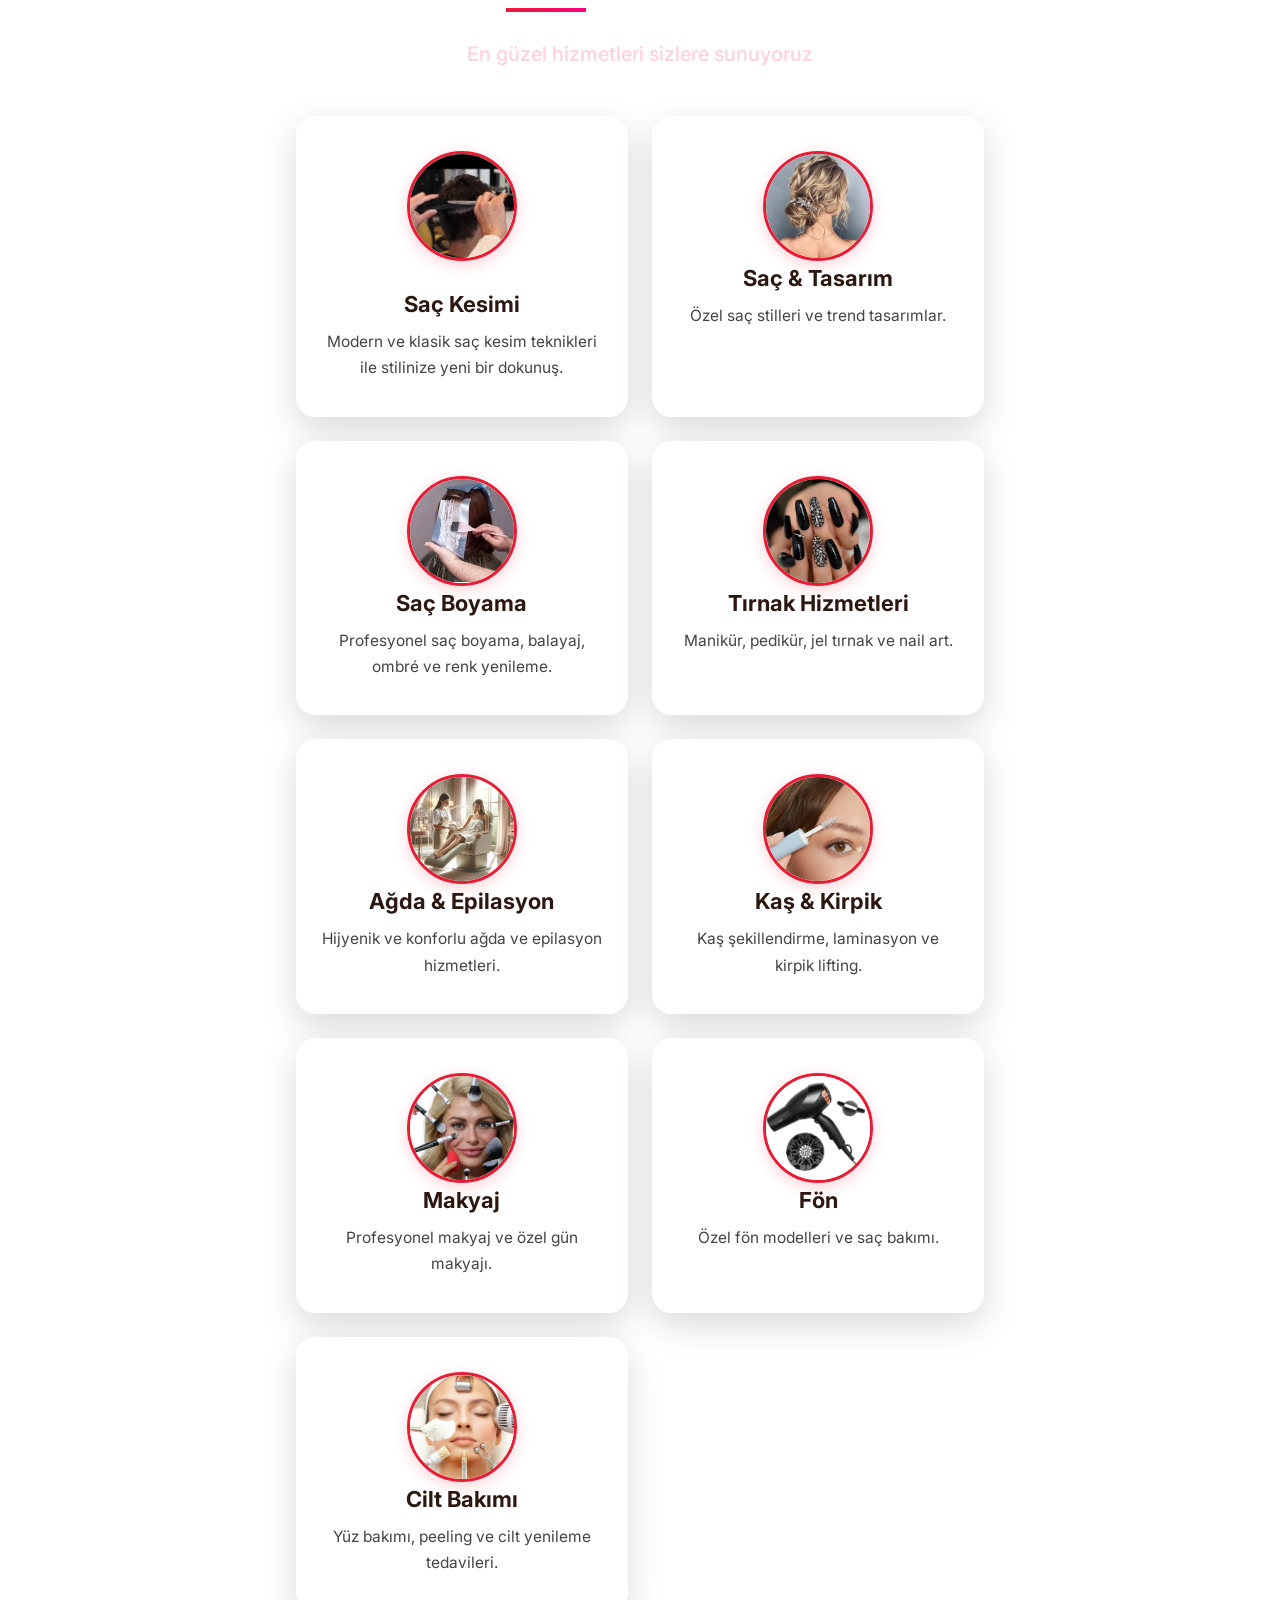
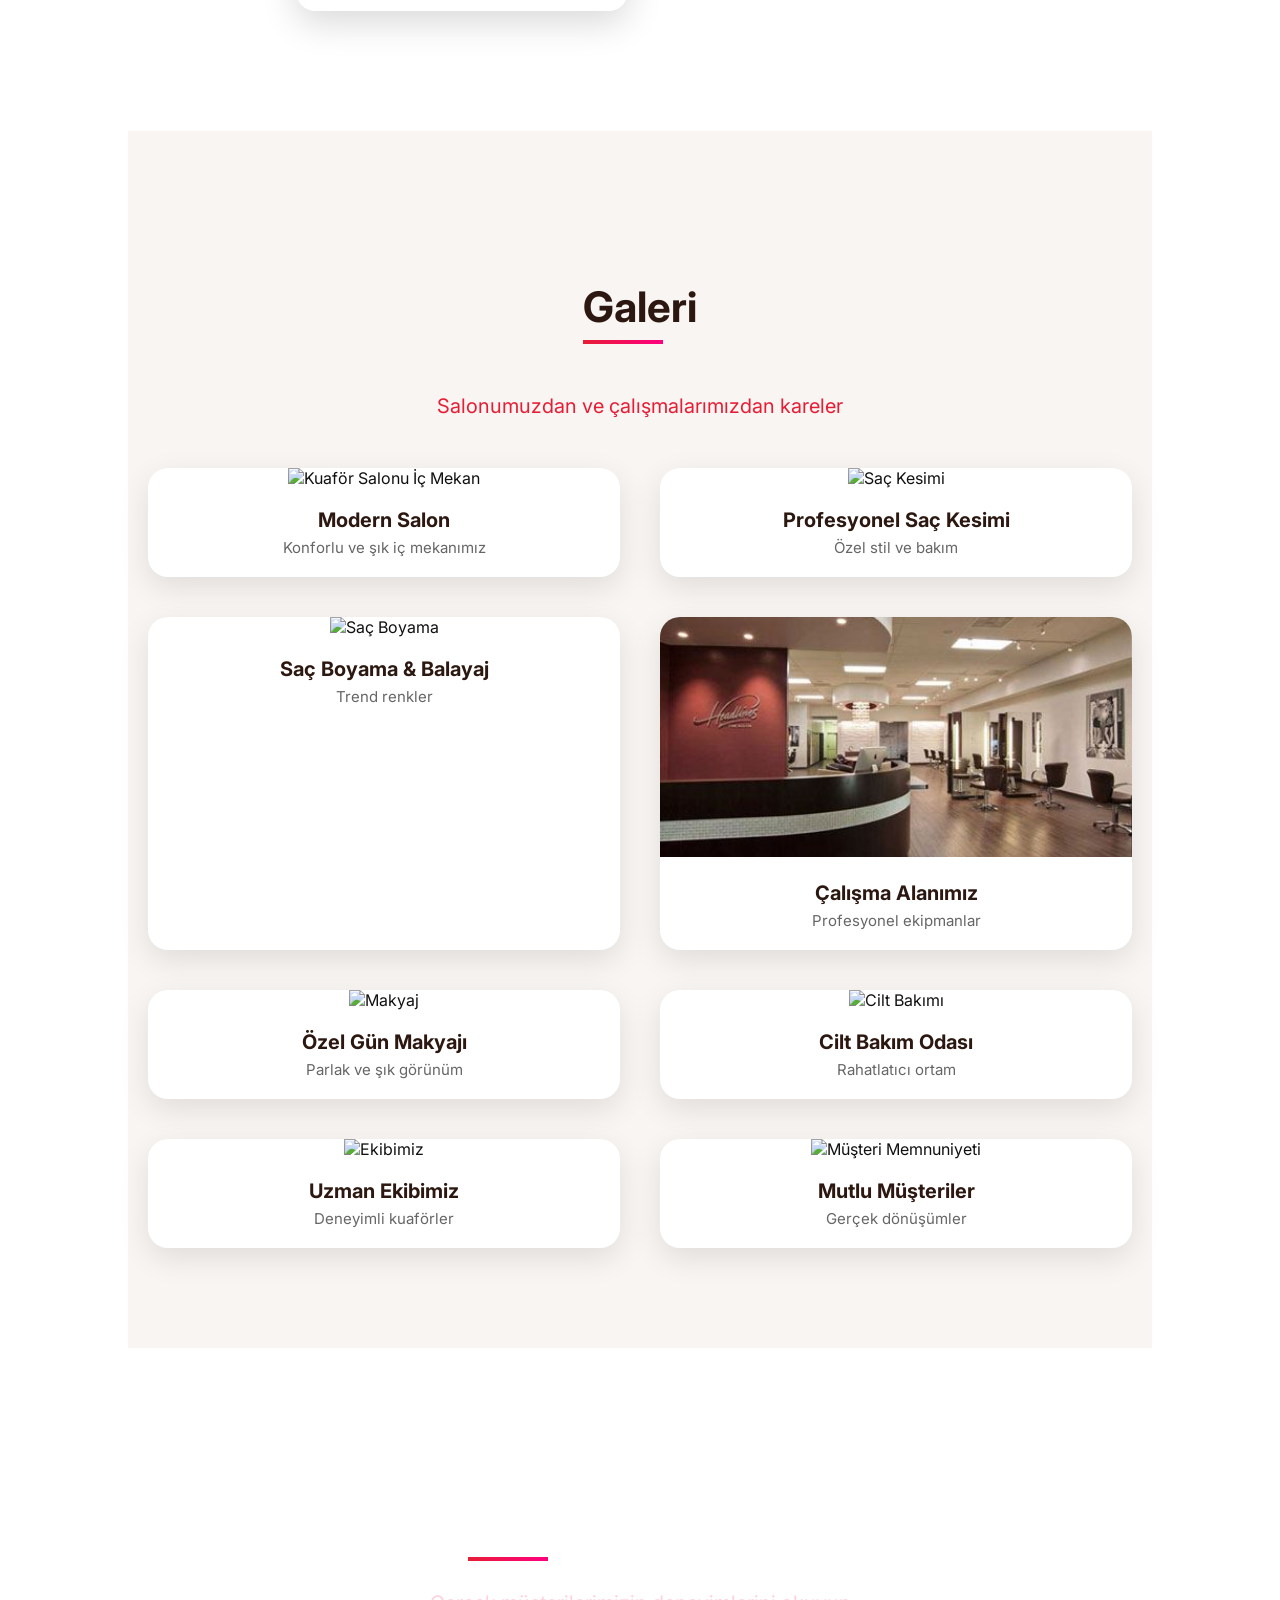
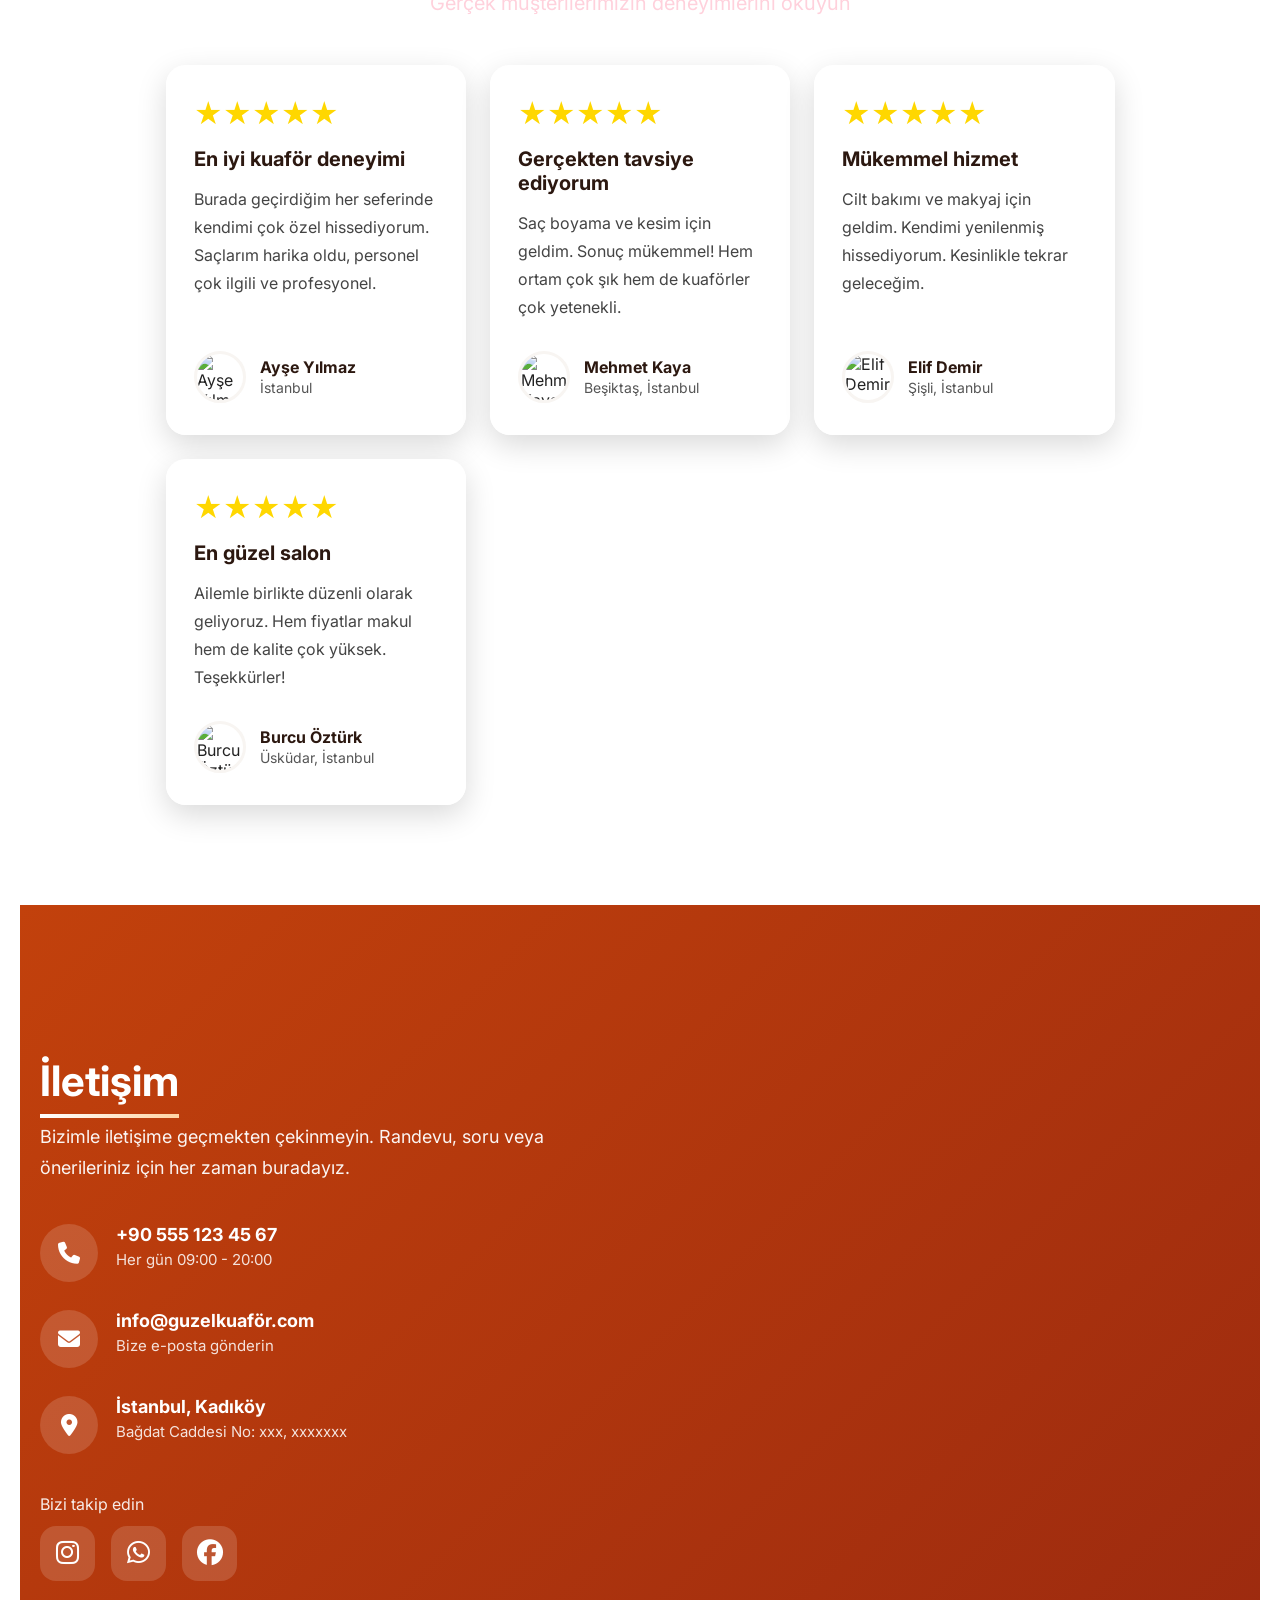
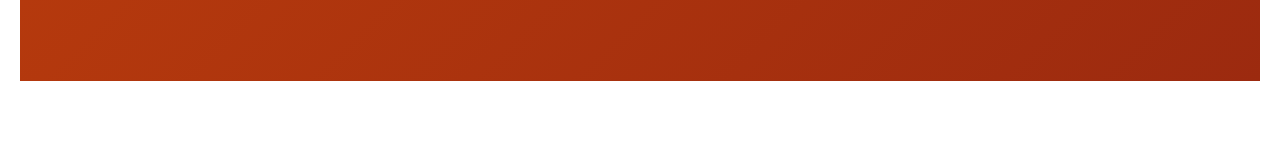
==== commit d42022ac: "first commit" ====
--- a/index.html
+++ b/index.html
@@ -562,7 +562,7 @@
               </div>
               <div>
                 <strong>İstanbul, Kadıköy</strong>
-                <span>Bağdat Caddesi No: 123, Suadiye</span>
+                <span>Bağdat Caddesi No: xxx, xxxxxxx</span>
               </div>
             </div>
           </div>
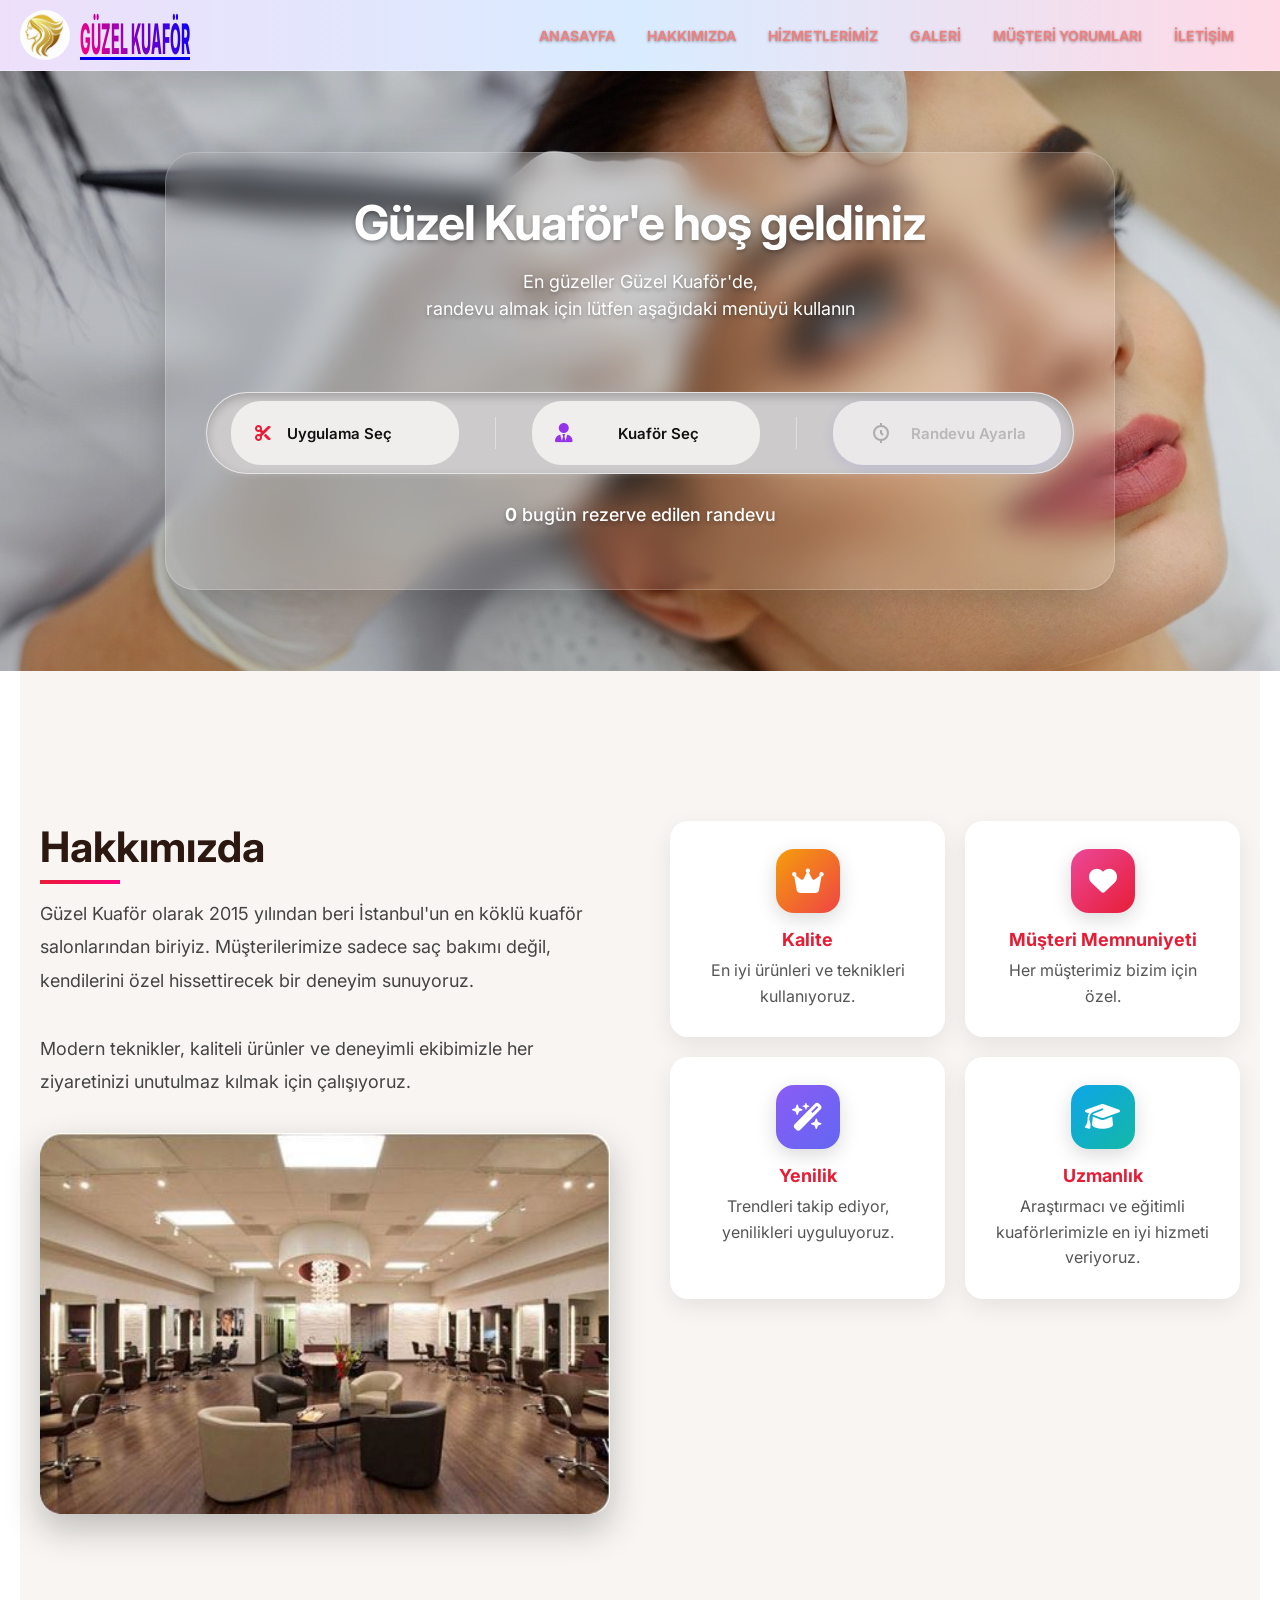
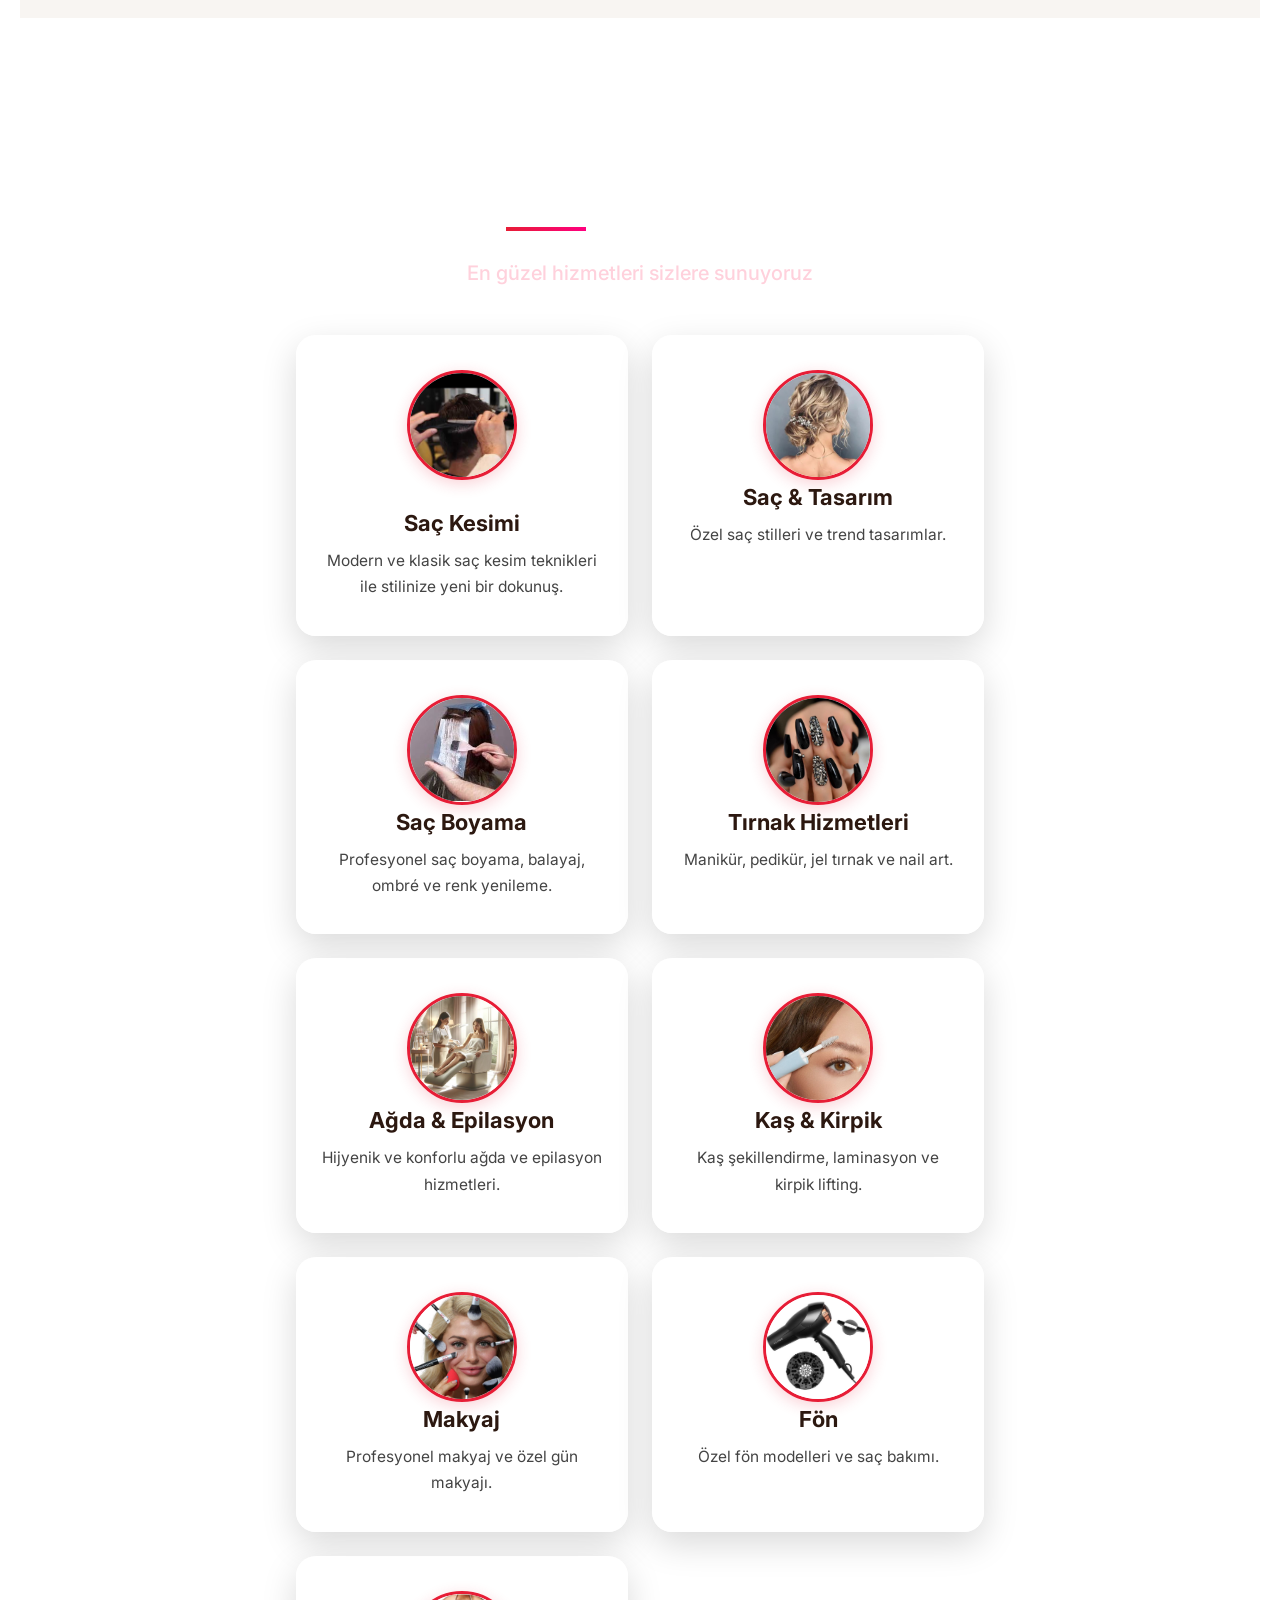
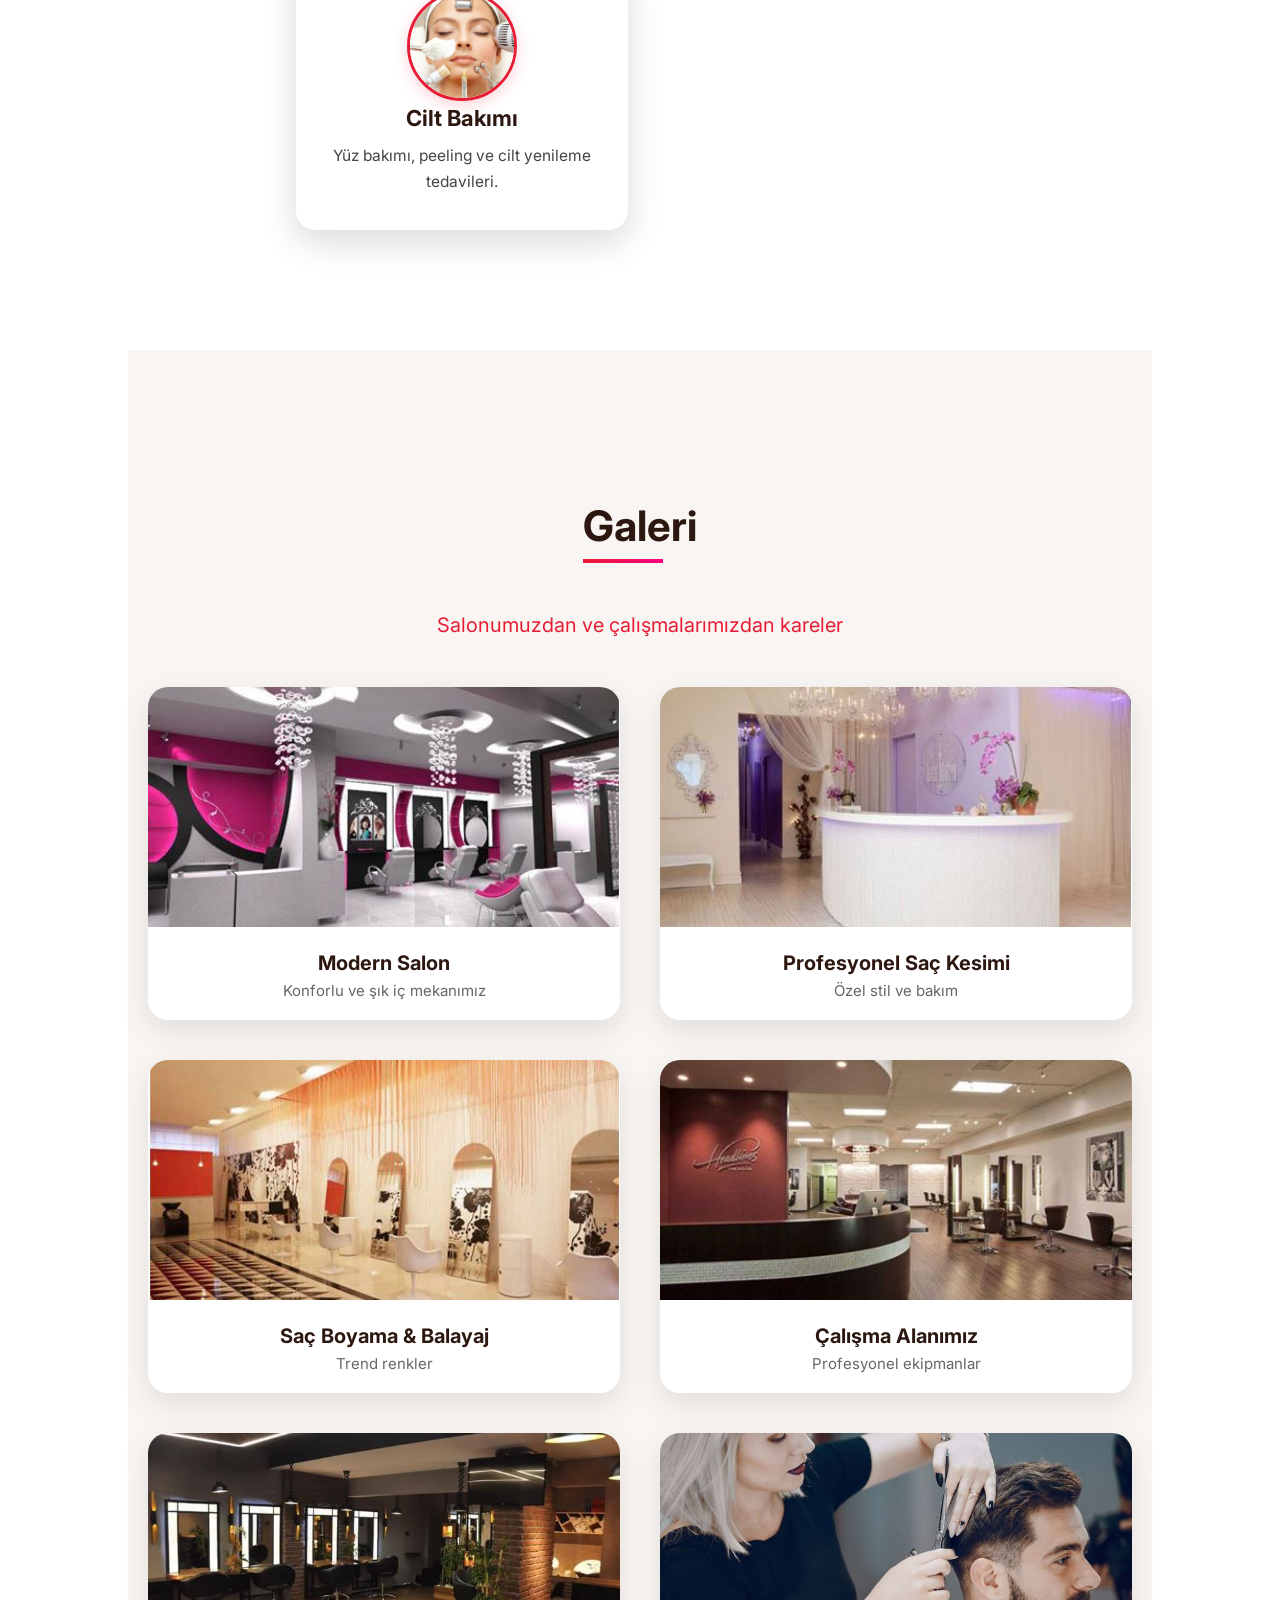
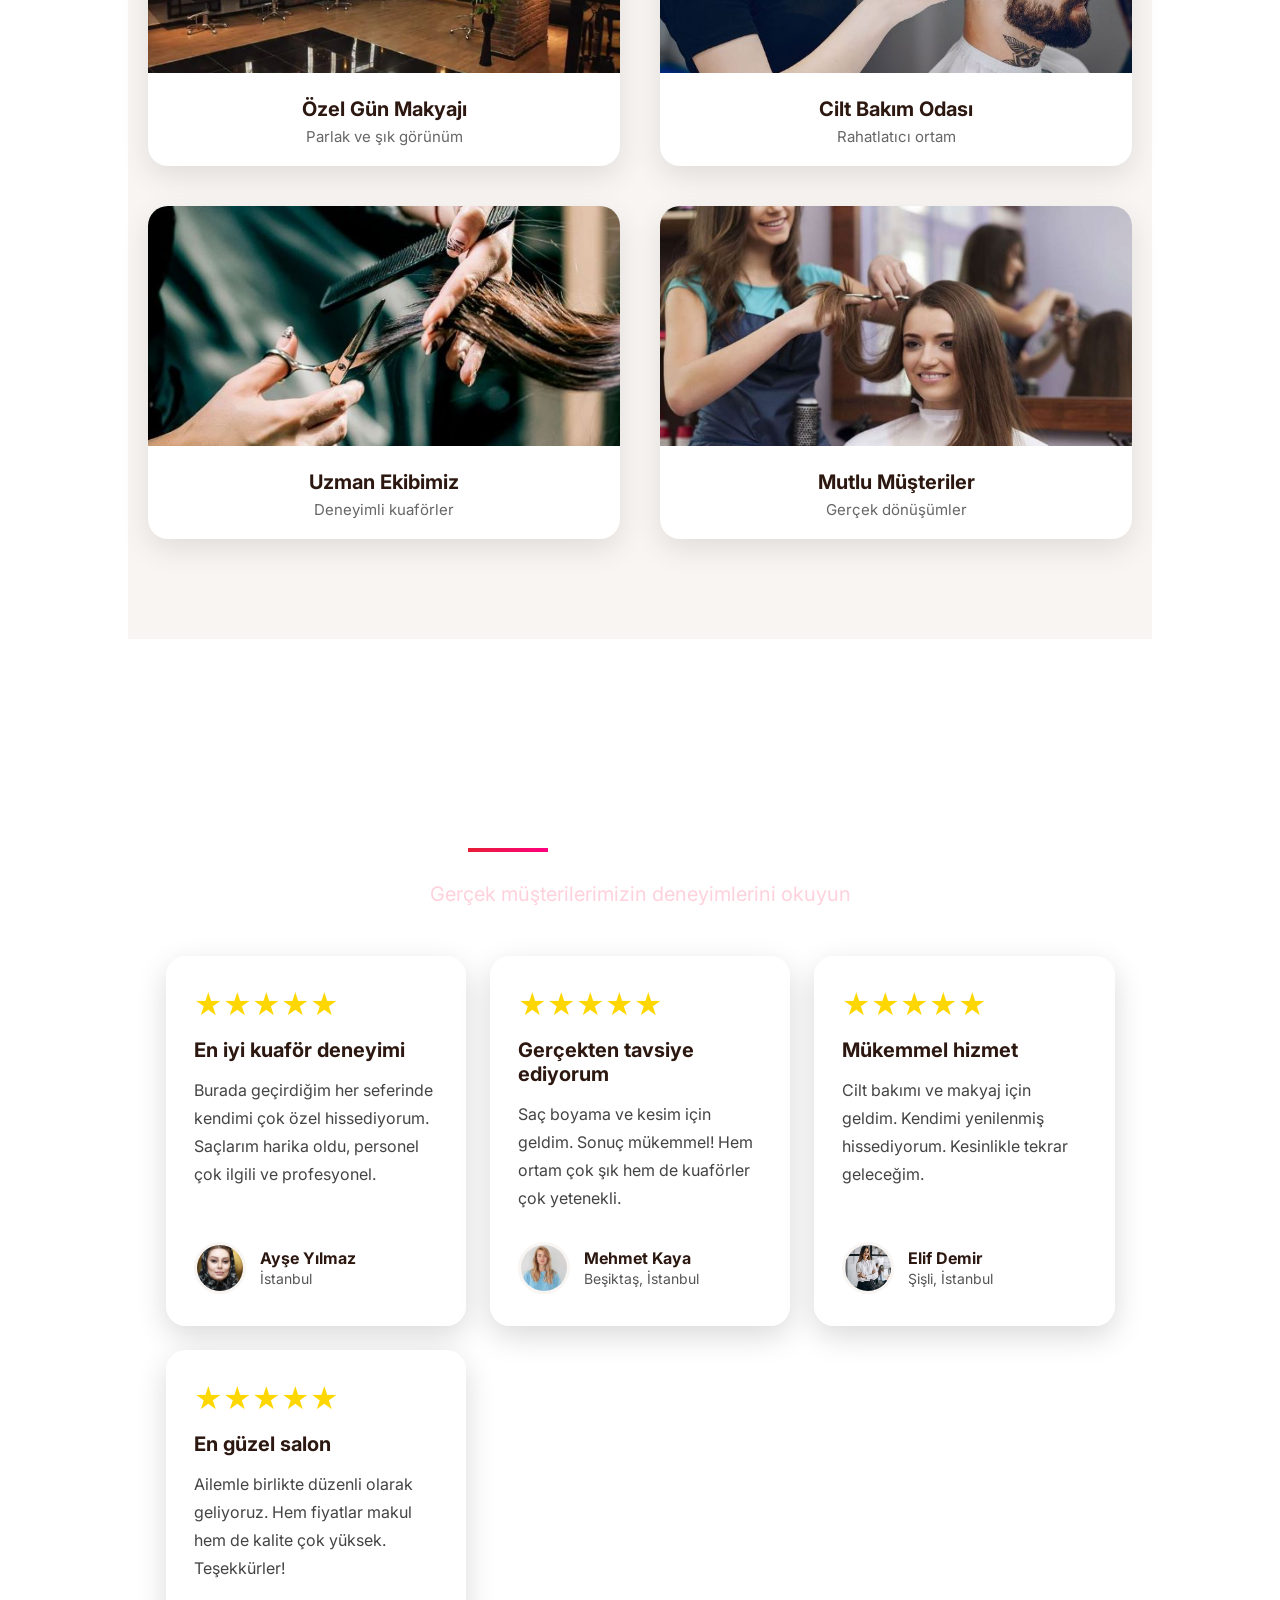
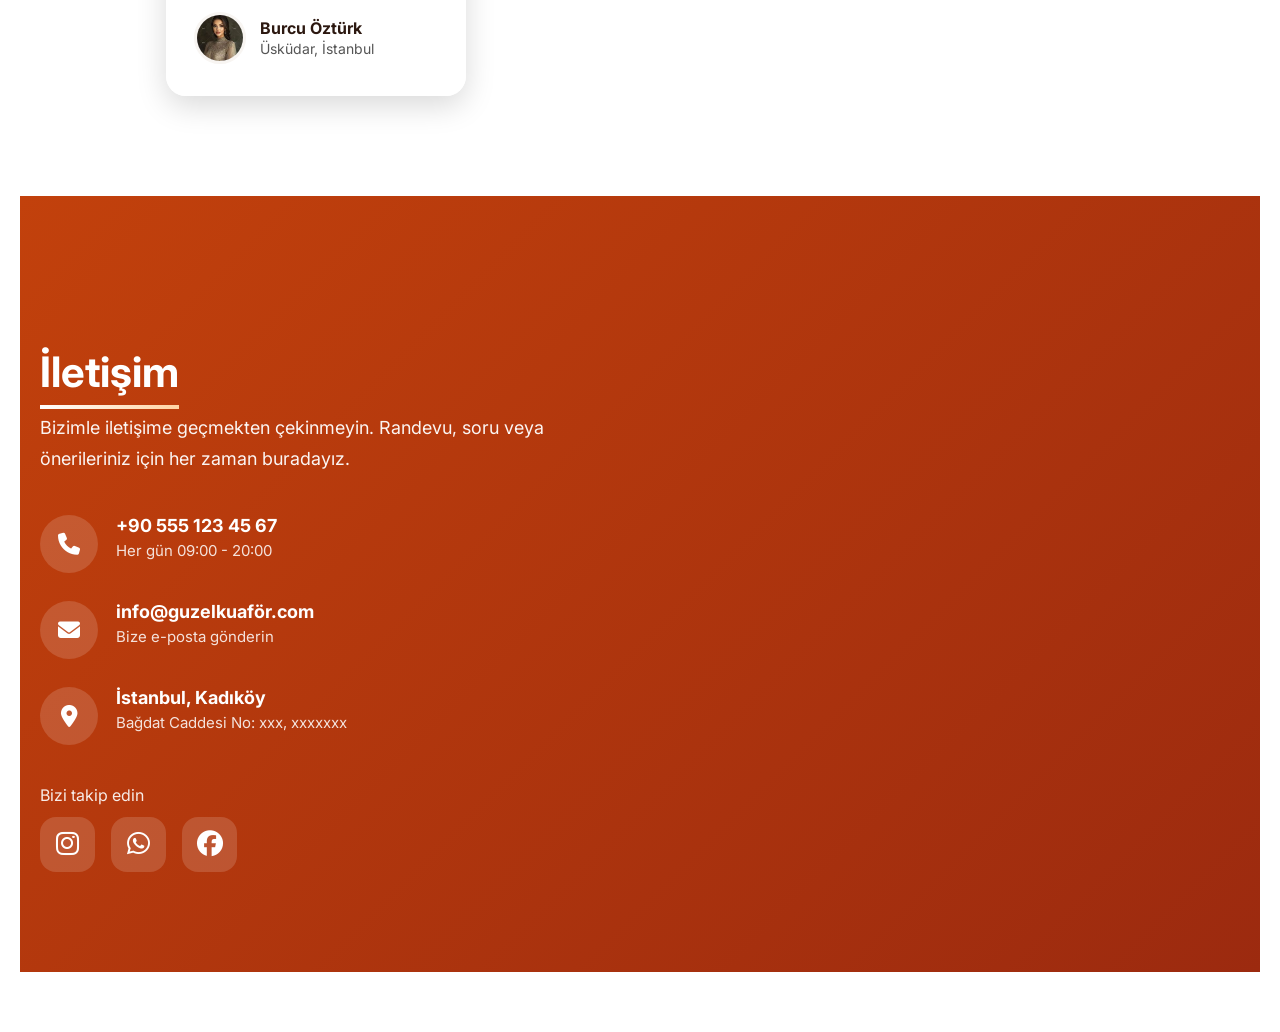
==== commit 1a34ef8c: "replace pics" ====
--- a/index.html
+++ b/index.html
@@ -20,7 +20,7 @@
 
     <header>
       <a href="#" class="logo-section">
-        <img src="./pics/logo3.jpg" alt="Logo" class="site-logo" />
+        <img src="./pics/logo3.JPG" alt="Logo" class="site-logo" />
         <div class="gradient-text brand-name">GÜZEL KUAFÖR</div>
       </a>
       <button class="hamburger-menu" onclick="toggleMenu()">
@@ -148,7 +148,7 @@
             </button>
             <ul class="dropdown-menu" id="kuaforMenu">
               <li>
-                <img src="./pics/ahmad.jpg" class="avatar" alt="Ahmet" /><span
+                <img src="./pics/ahmad.JPG" class="avatar" alt="Ahmet" /><span
                   >Ahmet</span
                 >
               </li>
@@ -228,7 +228,7 @@
             ziyaretinizi unutulmaz kılmak için çalışıyoruz.
           </p>
           <div class="about-image">
-            <img src="./pics/hakkimizda.jpg" alt="Güzel Kuaför Salonu" />
+            <img src="./pics/hakkimizda.JPG" alt="Güzel Kuaför Salonu" />
           </div>
         </div>
         <div class="values">
@@ -360,7 +360,7 @@
         <div class="gallery-grid">
           <!-- کارت 1 -->
           <div class="gallery-card">
-            <img src="./pics/p1.jpg" alt="Kuaför Salonu İç Mekan" />
+            <img src="./pics/p1.JPG" alt="Kuaför Salonu İç Mekan" />
             <div class="gallery-info">
               <h3>Modern Salon</h3>
               <p>Konforlu ve şık iç mekanımız</p>
@@ -369,7 +369,7 @@
 
           <!-- کارت 2 -->
           <div class="gallery-card">
-            <img src="./pics/p2.jpg" alt="Saç Kesimi" />
+            <img src="./pics/p2.JPG" alt="Saç Kesimi" />
             <div class="gallery-info">
               <h3>Profesyonel Saç Kesimi</h3>
               <p>Özel stil ve bakım</p>
@@ -378,7 +378,7 @@
 
           <!-- کارت 3 -->
           <div class="gallery-card">
-            <img src="./pics/p3.jpg" alt="Saç Boyama" />
+            <img src="./pics/p3.JPG" alt="Saç Boyama" />
             <div class="gallery-info">
               <h3>Saç Boyama & Balayaj</h3>
               <p>Trend renkler</p>
@@ -396,7 +396,7 @@
 
           <!-- کارت 5 -->
           <div class="gallery-card">
-            <img src="./pics/p5.jpg" alt="Makyaj" />
+            <img src="./pics/p5.JPG" alt="Makyaj" />
             <div class="gallery-info">
               <h3>Özel Gün Makyajı</h3>
               <p>Parlak ve şık görünüm</p>
@@ -405,7 +405,7 @@
 
           <!-- کارت 6 -->
           <div class="gallery-card">
-            <img src="./pics/p6.jpg" alt="Cilt Bakımı" />
+            <img src="./pics/p6.JPG" alt="Cilt Bakımı" />
             <div class="gallery-info">
               <h3>Cilt Bakım Odası</h3>
               <p>Rahatlatıcı ortam</p>
@@ -414,7 +414,7 @@
 
           <!-- کارت 7 -->
           <div class="gallery-card">
-            <img src="./pics/p7.jpg" alt="Ekibimiz" />
+            <img src="./pics/p7.JPG" alt="Ekibimiz" />
             <div class="gallery-info">
               <h3>Uzman Ekibimiz</h3>
               <p>Deneyimli kuaförler</p>
@@ -423,7 +423,7 @@
 
           <!-- کارت 8 -->
           <div class="gallery-card">
-            <img src="./pics/p8.jpg" alt="Müşteri Memnuniyeti" />
+            <img src="./pics/p8.JPG" alt="Müşteri Memnuniyeti" />
             <div class="gallery-info">
               <h3>Mutlu Müşteriler</h3>
               <p>Gerçek dönüşümler</p>
@@ -451,7 +451,7 @@
               Saçlarım harika oldu, personel çok ilgili ve profesyonel.
             </p>
             <div class="reviewer">
-              <img src="./pics/yorum1.jpg" alt="Ayşe Yılmaz" />
+              <img src="./pics/yorum1.JPG" alt="Ayşe Yılmaz" />
               <div>
                 <strong>Ayşe Yılmaz</strong>
                 <span>İstanbul</span>
@@ -468,7 +468,7 @@
               hem de kuaförler çok yetenekli.
             </p>
             <div class="reviewer">
-              <img src="./pics/yorum2.jpg" alt="Mehmet Kaya" />
+              <img src="./pics/yorum2.JPG" alt="Mehmet Kaya" />
               <div>
                 <strong>Mehmet Kaya</strong>
                 <span>Beşiktaş, İstanbul</span>
@@ -485,7 +485,7 @@
               hissediyorum. Kesinlikle tekrar geleceğim.
             </p>
             <div class="reviewer">
-              <img src="./pics/yorum3.jpg" alt="Elif Demir" />
+              <img src="./pics/yorum3.JPG" alt="Elif Demir" />
               <div>
                 <strong>Elif Demir</strong>
                 <span>Şişli, İstanbul</span>
@@ -502,7 +502,7 @@
               de kalite çok yüksek. Teşekkürler!
             </p>
             <div class="reviewer">
-              <img src="./pics/yorum4.jpg" alt="Burcu Öztürk" />
+              <img src="./pics/yorum4.JPG" alt="Burcu Öztürk" />
               <div>
                 <strong>Burcu Öztürk</strong>
                 <span>Üsküdar, İstanbul</span>
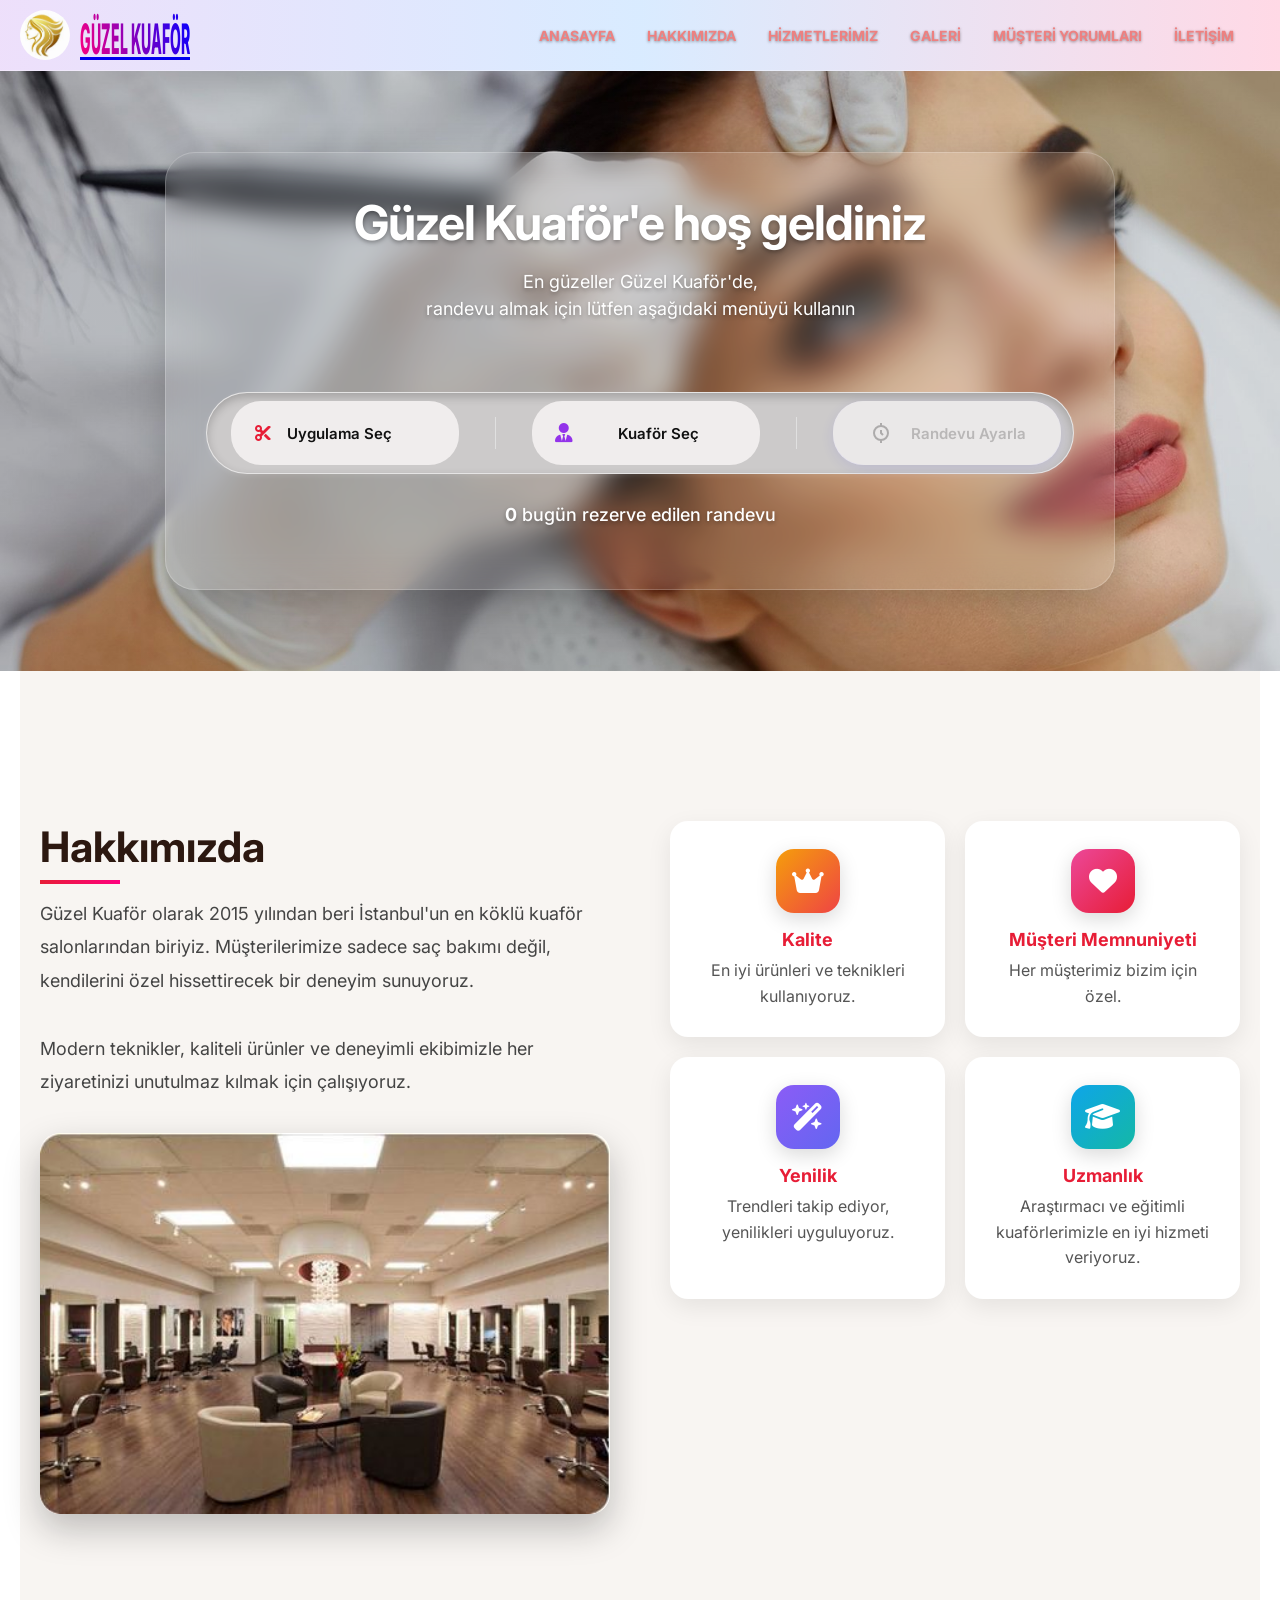
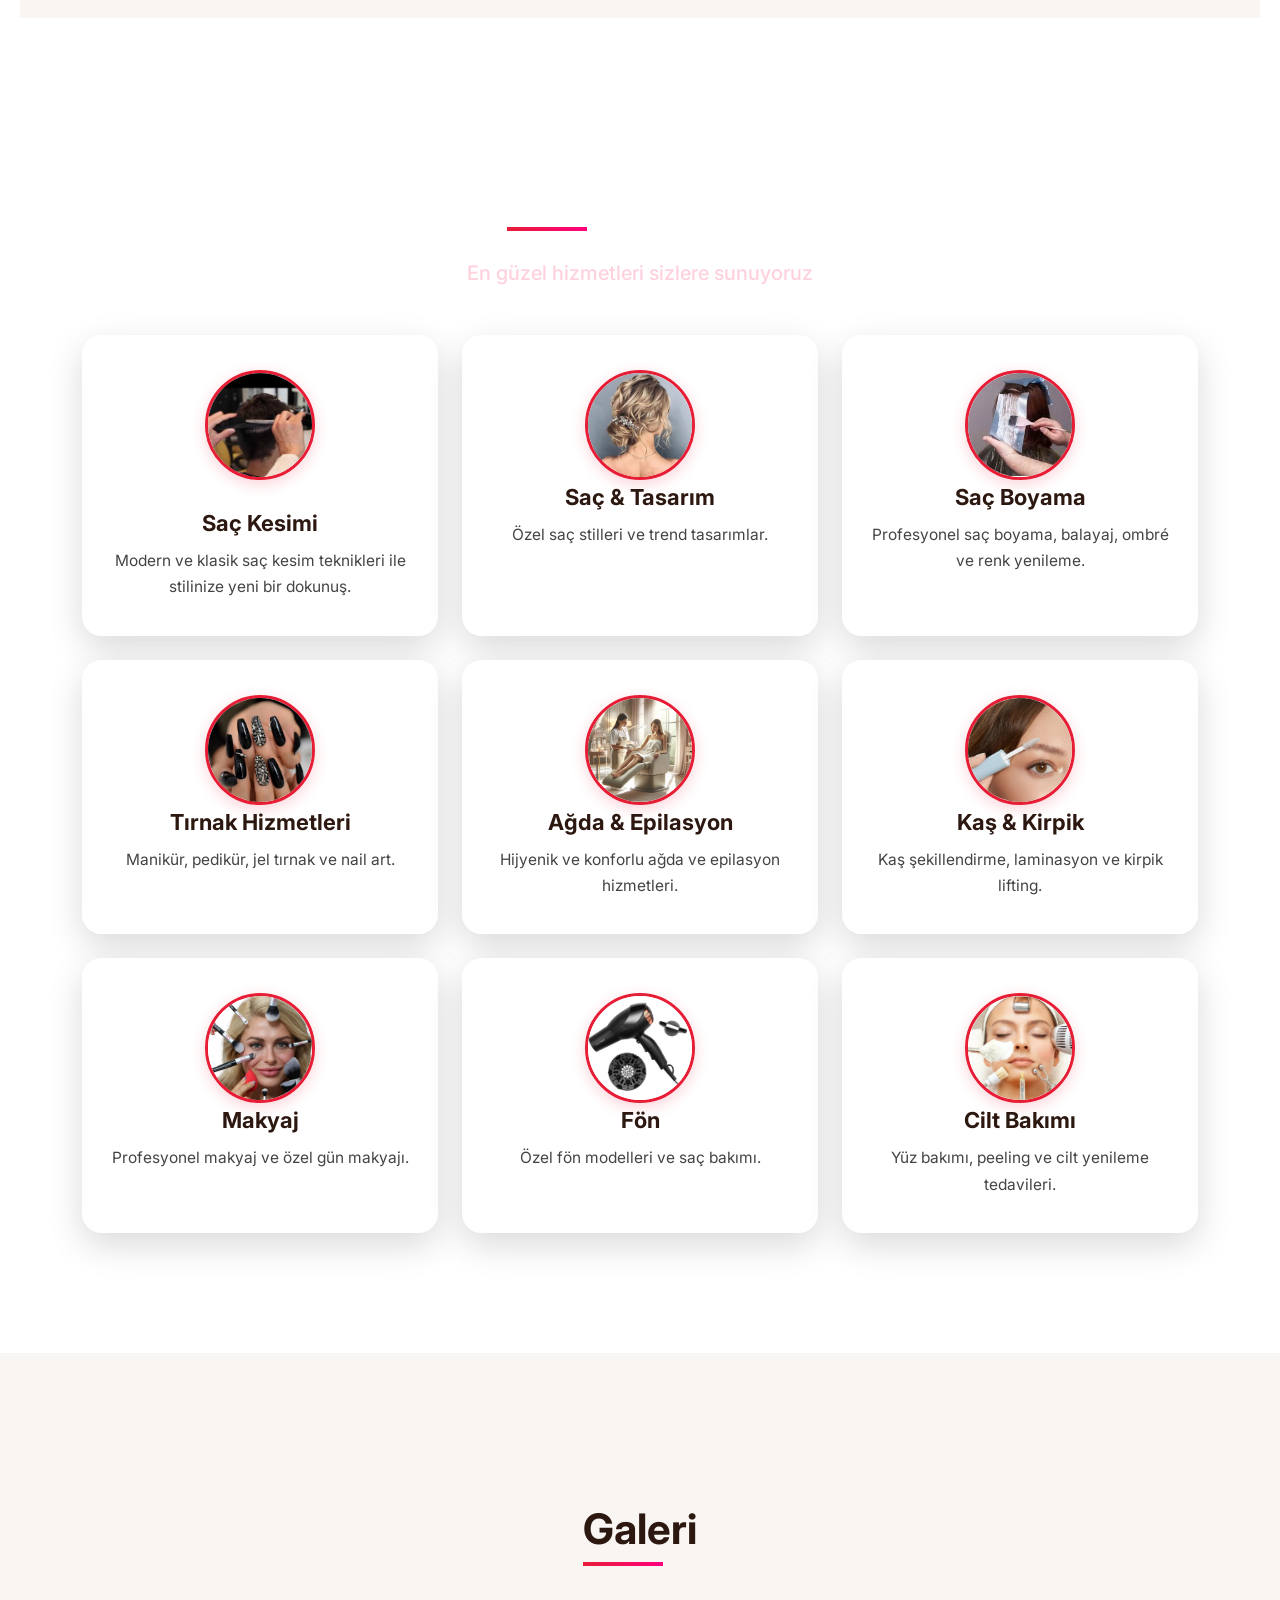
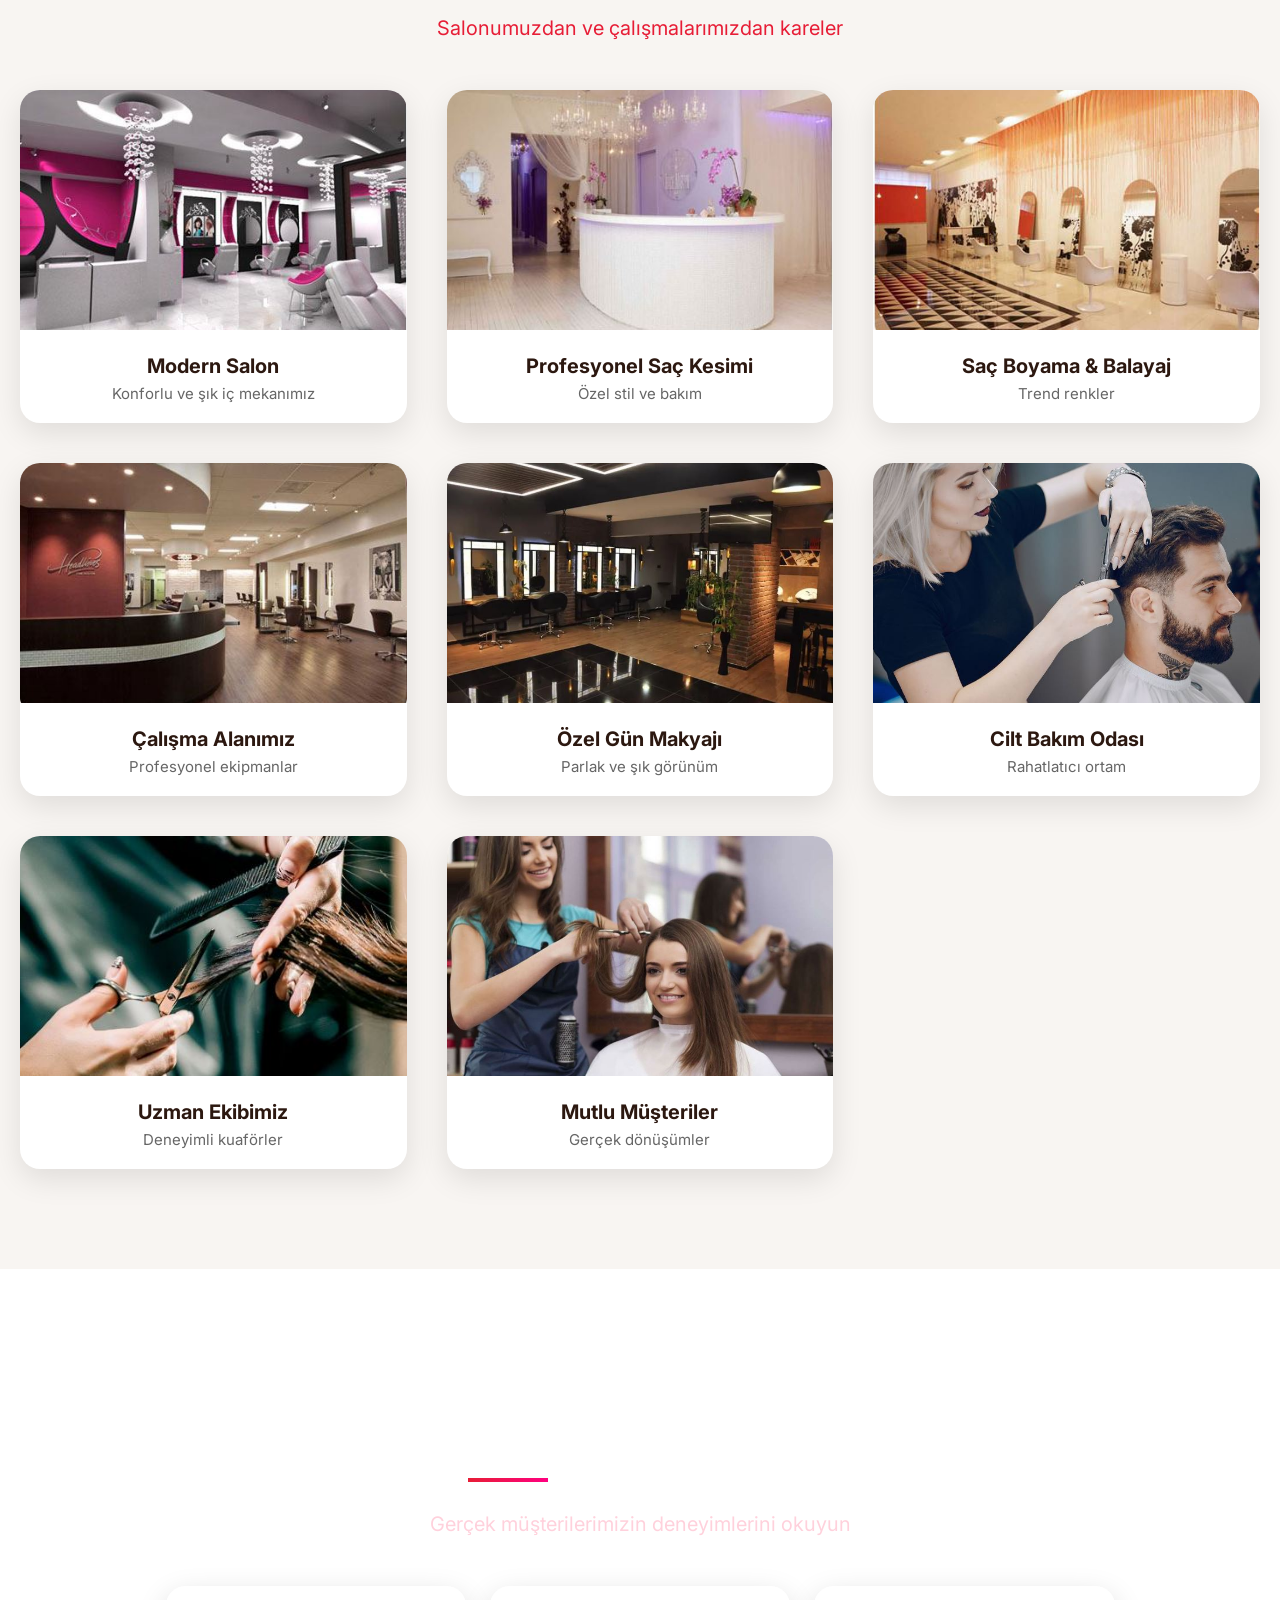
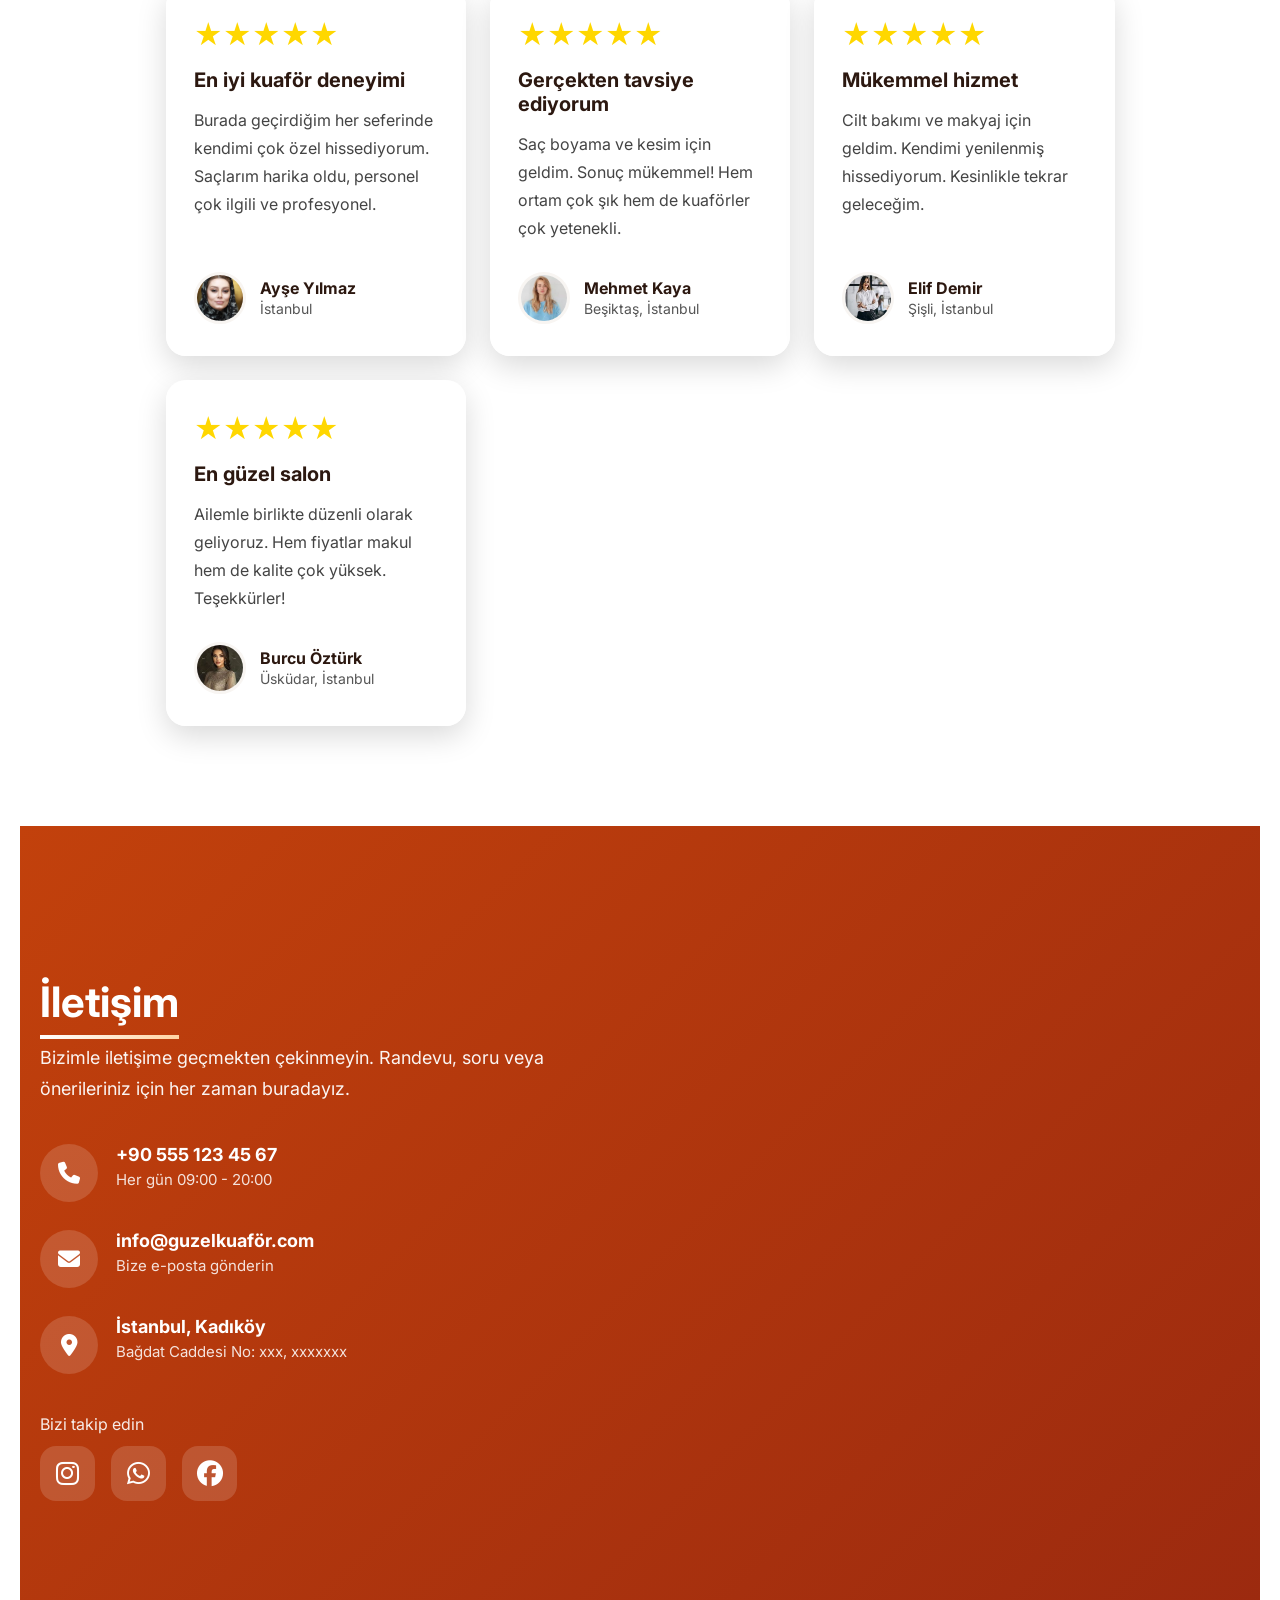
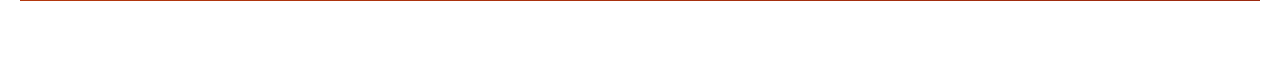
==== commit b4c300da: "last" ====
--- a/index.html
+++ b/index.html
@@ -442,7 +442,7 @@
         </p>
 
         <div class="reviews-grid">
-          <!-- Yorum 1 -->
+          <!-- Yorum 1 ------>
           <div class="review-card">
             <div class="stars">★★★★★</div>
             <h3>En iyi kuaför deneyimi</h3>
@@ -710,14 +710,25 @@
           </div>
         </div>
 
+        <!-- جایگزین بخش stepAdminPanel در فایل index.html -->
         <div id="stepAdminPanel" class="step-hidden admin-modal-wrapper">
-          <div class="admin-title-area">
-            <h3>Yönetim Paneli (Admin)</h3>
-            <button class="btn-clear-all" id="btnClearStorage" type="button">
-              Tüm Kayıtları Temizle 🗑
+          <div class="admin-header">
+            <h3>Yönetim Paneli</h3>
+          </div>
+          <div class="admin-actions">
+            <button class="btn btn-warning" id="btnClearStorage">
+              Tümünü Sil
             </button>
-          </div>
-          <div class="table-responsive">
+            <button class="btn btn-primary" id="btnChangePassword">
+              Şifre Değiştir
+            </button>
+            <!-- <button class="btn btn-secondary" id="btnAdminBack">
+              Çıkış Yap
+            </button> -->
+          </div>
+
+          <!-- جدول -->
+          <div class="table-responsive" style="margin-top: 20px">
             <table class="admin-table">
               <thead>
                 <tr>
@@ -732,10 +743,160 @@
               <tbody id="adminTableBody"></tbody>
             </table>
           </div>
-          <button class="btn btn-secondary" id="btnAdminBack" type="button">
-            Çıkış Yap
-          </button>
-        </div>
+        </div>
+        <!-- <div class="table-responsive">
+          <table class="admin-table">
+            <thead>
+              <tr>
+                <th>Müşteri</th>
+                <th>Telefon</th>
+                <th>İşlem</th>
+                <th>Kuaför</th>
+                <th>Tarih & Saat</th>
+                <th>İşlem</th>
+              </tr>
+            </thead>
+            <tbody id="adminTableBody"></tbody>
+          </table>
+        </div> -->
+        <!-- دکمه خروج اینجابود -->
+      </div>
+    </div>
+    <!-- مدال تغییر رمز عبور -->
+    <div
+      id="passwordModal"
+      class="step-hidden"
+      style="
+        position: fixed;
+        top: 0;
+        left: 0;
+        width: 100%;
+        height: 100%;
+        background: rgba(0, 0, 0, 0.6);
+        display: flex;
+        justify-content: center;
+        align-items: center;
+        z-index: 9999;
+      "
+    >
+      <div
+        style="
+          background: #fff;
+          padding: 25px;
+          border-radius: 12px;
+          width: 90%;
+          max-width: 400px;
+          position: relative;
+        "
+      >
+        <button
+          id="closePassModal"
+          style="
+            position: absolute;
+            top: 10px;
+            right: 10px;
+            border: none;
+            background: none;
+            cursor: pointer;
+            font-size: 20px;
+          "
+        >
+          ✖
+        </button>
+        <h3 style="margin-bottom: 15px">Şifre Değiştir</h3>
+        <input
+          type="password"
+          id="oldPass"
+          placeholder="Eski Şifre"
+          style="
+            width: 100%;
+            margin-bottom: 10px;
+            padding: 10px;
+            border: 1px solid #ccc;
+            border-radius: 5px;
+          "
+        />
+        <input
+          type="password"
+          id="newPass"
+          placeholder="Yeni Şifre"
+          style="
+            width: 100%;
+            margin-bottom: 10px;
+            padding: 10px;
+            border: 1px solid #ccc;
+            border-radius: 5px;
+          "
+        />
+        <input
+          type="password"
+          id="confirmNewPass"
+          placeholder="Yeni Şifre (Tekrar)"
+          style="
+            width: 100%;
+            margin-bottom: 15px;
+            padding: 10px;
+            border: 1px solid #ccc;
+            border-radius: 5px;
+          "
+        />
+        <button
+          id="savePassBtn"
+          class="btn btn-primary"
+          style="
+            width: 100%;
+            padding: 10px;
+            border: none;
+            border-radius: 5px;
+            cursor: pointer;
+            background: #0d6efd;
+            color: white;
+          "
+        >
+          Şifreyi Güncelle
+        </button>
+      </div>
+    </div>
+    <!-- ===================== مدال لوگین ادمین ===================== -->
+    <div id="adminLoginModal" style="
+      display:none;
+      position:fixed;top:0;left:0;width:100%;height:100%;
+      background:rgba(0,0,0,0.6);
+      justify-content:center;align-items:center;
+      z-index:99999;
+    ">
+      <div style="
+        background:#fff;padding:32px 28px;border-radius:16px;
+        width:90%;max-width:360px;position:relative;
+        box-shadow:0 20px 60px rgba(0,0,0,0.3);
+      ">
+        <button id="closeAdminLogin" style="
+          position:absolute;top:12px;right:14px;
+          border:none;background:none;cursor:pointer;font-size:22px;color:#888;
+        ">✖</button>
+        <div style="text-align:center;margin-bottom:20px;">
+          <div style="font-size:32px;margin-bottom:6px;">🔐</div>
+          <h3 style="margin:0;font-size:18px;color:#333;">Yönetici Girişi</h3>
+        </div>
+        <input type="text" id="adminLoginUser" placeholder="Kullanıcı Adı" style="
+          width:100%;padding:11px 14px;margin-bottom:12px;
+          border:1.5px solid #ddd;border-radius:8px;font-size:14px;
+          box-sizing:border-box;outline:none;
+        "/>
+        <input type="password" id="adminLoginPass" placeholder="Şifre" style="
+          width:100%;padding:11px 14px;margin-bottom:8px;
+          border:1.5px solid #ddd;border-radius:8px;font-size:14px;
+          box-sizing:border-box;outline:none;
+        "/>
+        <div id="adminLoginError" style="
+          display:none;color:#e74c3c;font-size:13px;
+          margin-bottom:10px;text-align:center;
+        ">Kullanıcı adı veya şifre hatalı!</div>
+        <button id="btnAdminLoginConfirm" style="
+          width:100%;padding:12px;background:linear-gradient(135deg,#667eea,#764ba2);
+          color:#fff;border:none;border-radius:8px;font-size:15px;
+          font-weight:600;cursor:pointer;
+        ">Giriş Yap</button>
       </div>
     </div>
 
--- a/style.css
+++ b/style.css
@@ -16,6 +16,7 @@
   align-items: center;
   color: #111111;
   padding-bottom: 60px;
+  overflow-x: hidden;
 }
 
 /* ====================== هدر و منوی اصلی ====================== */
@@ -172,15 +173,15 @@
 
 .hero-banner-area {
   width: 100%;
-  height: 600px;
+  min-height: 600px;
   position: relative;
   background:
-    /**/
     linear-gradient(rgba(0, 0, 0, 0.1), rgba(0, 0, 0, 0.1)),
-    url("./pics/bg.jpg") center/cover no-repeat;
+    url("./pics/bg.JPG") center/cover no-repeat;
   display: flex;
   justify-content: center;
   align-items: center;
+  align-self: stretch;
 }
 
 .main-container {
@@ -632,7 +633,18 @@
   background: #e0e0e0;
   color: #333;
 }
-
+.logo-section {
+  cursor: default;
+}
+.btn-warning:hover {
+  background-color: #f0c02f;
+  transform: scale(0.95);
+}
+
+.btn-primary:hover {
+  background-color: #4086ee;
+  transform: scale(0.95);
+}
 .alert-box {
   background: #ffe3e3;
   border: 1px solid #ffb3b3;
@@ -645,31 +657,40 @@
 
 /* ادمین پنل */
 .admin-modal-wrapper {
+  background: #f8f9fa; /* رنگ پس‌زمینه پنل */
+  padding: 20px;
   width: 100%;
-  height: 100%;
-  display: flex;
-  flex-direction: column;
-  justify-content: space-between;
-}
-
+  border-radius: 12px;
+}
+.admin-header {
+  background: #f3aeae;
+  padding: 15px;
+  border-radius: 0px;
+  text-align: center;
+  margin-bottom: 20px;
+  box-shadow: 0 2px 5px rgba(0, 0, 0, 0.1);
+}
+/* ادمین پنل - بهبود موبایل */
 .admin-title-area {
   display: flex;
   justify-content: space-between;
   align-items: center;
   margin-bottom: 20px;
   border-bottom: 2px solid #edf2f7;
-  padding-bottom: 12px;
-}
-
+  padding-bottom: 16px;
+  flex-wrap: wrap;
+  gap: 12px;
+}
 .btn-clear-all {
   background: #fff5f5;
   border: 1px solid #feb2b2;
   color: #c53030;
-  padding: 8px 16px;
+  padding: 8px 14px;
   border-radius: 10px;
   font-size: 13px;
   font-weight: 600;
   cursor: pointer;
+  white-space: nowrap;
 }
 
 .btn-clear-all:hover {
@@ -685,15 +706,35 @@
   background: #fafafa;
   margin-bottom: 20px;
 }
-
+/* یکسان‌سازی دکمه‌ها */
+.admin-actions {
+  display: flex;
+  gap: 10px;
+  align-items: stretch; /* این باعث می‌شود همه دکمه‌ها هم‌ارتفاع شوند */
+  width: 100%;
+}
 .admin-table {
   width: 100%;
   border-collapse: collapse;
   font-size: 14px;
 }
-
+/* یکسان‌سازی استایل دکمه‌ها */
+.admin-actions .btn {
+  flex: 1; /* هر سه دکمه عرض مساوی می‌گیرند */
+  height: 50px; /* ارتفاع ثابت برای همه دکمه‌ها */
+  padding: 0;
+  display: flex;
+  align-items: center;
+  justify-content: center;
+  margin: 0; /* حذف مارجین‌های اضافی */
+  border-radius: 8px;
+  font-weight: bold;
+}
+/* .admin-actions .btn :hover {
+  transform: scale(0.85);
+} */
 .admin-table th {
-  background: #f1f3f5;
+  background: #dededf;
   padding: 16px;
   text-align: left;
   font-weight: 700;
@@ -703,7 +744,7 @@
 
 .admin-table td {
   padding: 16px;
-  border-bottom: 1px solid #edf2f7;
+  border-bottom: 1px solid #dededf;
 }
 
 .btn-delete-row {
@@ -805,7 +846,10 @@
   .search-bar {
     flex-direction: column !important;
     border-radius: 20px !important;
-    width: 90% !important;
+    width: 95% !important;
+    padding: 12px !important;
+    margin: 16px auto !important;
+    gap: 8px;
   }
   .menu-link-item > a::after {
     display: block;
@@ -821,6 +865,11 @@
     transform: none;
     width: calc(100% - 50px);
   }
+  .search-item {
+    padding: 14px 16px !important;
+    font-size: 14px !important;
+  }
+
   .dropdown-wrapper {
     width: 100% !important;
   }
@@ -842,7 +891,9 @@
   .btn {
     width: 100%;
   }
-
+  /* .btn:hover {
+    transform: scale(0.85);
+  } */
   .slots-grid {
     grid-template-columns: 1fr;
     gap: 8px;
@@ -858,6 +909,34 @@
     justify-content: flex-start;
     font-size: 15px;
     border-radius: 0;
+  }
+  .admin-title-area {
+    flex-direction: column;
+    align-items: stretch;
+  }
+
+  .btn-clear-all,
+  .btn-change-password {
+    padding: 9px 16px;
+    border-radius: 10px;
+    font-size: 13.5px;
+    font-weight: 600;
+    cursor: pointer;
+    white-space: nowrap;
+  }
+  .btn-clear-all {
+    background: #fff5f5;
+    border: 1px solid #feb2b2;
+    color: #c53030;
+  }
+
+  .btn-change-password {
+    background: #e0f2fe;
+    border: 1px solid #7dd3fc;
+    color: #0369a1;
+  }
+  .modal-box.admin-mode {
+    padding: 20px 15px;
   }
 }
 
@@ -1035,16 +1114,17 @@
   background:
     /* */
     linear-gradient(rgba(0, 0, 0, 0.1), rgba(214, 212, 212, 0.1)),
-    url("./pics/Hizmetlerimiz.jpg") center/cover no-repeat fixed;
+    url("./pics/Hizmetlerimiz.JPG") center/cover no-repeat fixed;
   background-attachment: fixed;
   color: white;
   position: relative;
-  width: 80%;
+  width: 100%;
+  align-self: stretch;
 }
 
 .services-container {
   max-width: 1200px;
-  width: 70%;
+  width: 90%;
   margin: 0 auto;
   text-align: center;
   position: relative;
@@ -1115,10 +1195,28 @@
   font-size: 15.5px;
 }
 
-/* ریسپانسیو */
 @media screen and (max-width: 768px) {
   .services-section {
     padding: 90px 15px;
+  }
+
+  .main-container {
+    width: 95% !important;
+    padding: 24px 16px !important;
+  }
+
+  .main-container h1 {
+    font-size: 28px !important;
+    margin-bottom: 10px !important;
+  }
+
+  .main-container p {
+    font-size: 15px !important;
+    margin-bottom: 20px !important;
+  }
+
+  .stats-text {
+    font-size: 14px !important;
   }
 }
 .hizmetImg {
@@ -1134,7 +1232,8 @@
 .gallery-section {
   padding: 100px 20px;
   background: #f8f5f2;
-  width: 80%;
+  width: 100%;
+  align-self: stretch;
 }
 
 .gallery-container {
@@ -1249,7 +1348,7 @@
   background:
     /* */
     linear-gradient(rgba(0, 0, 0, 0.1), rgba(0, 0, 0, 0.1)),
-    url("./pics/musteri.jpg") center/cover no-repeat fixed;
+    url("./pics/musteri.JPG") center/cover no-repeat fixed;
   background-attachment: fixed;
   color: white;
   position: relative;
@@ -1483,3 +1582,29 @@
     padding: 80px 15px;
   }
 }
+
+@media screen and (max-width: 768px) {
+  .admin-title-area {
+    flex-direction: column;
+    align-items: stretch;
+  }
+
+  .admin-actions {
+    width: 100%;
+  }
+
+  .btn-clear-all,
+  .btn-change-password {
+    flex: 1;
+    text-align: center;
+    padding: 11px 16px;
+    font-size: 14px;
+  }
+}
+
+/* 
+#btnAdminBack {
+  margin-top: 15px;
+  padding: 12px 20px;
+  font-size: 15px;
+} */
